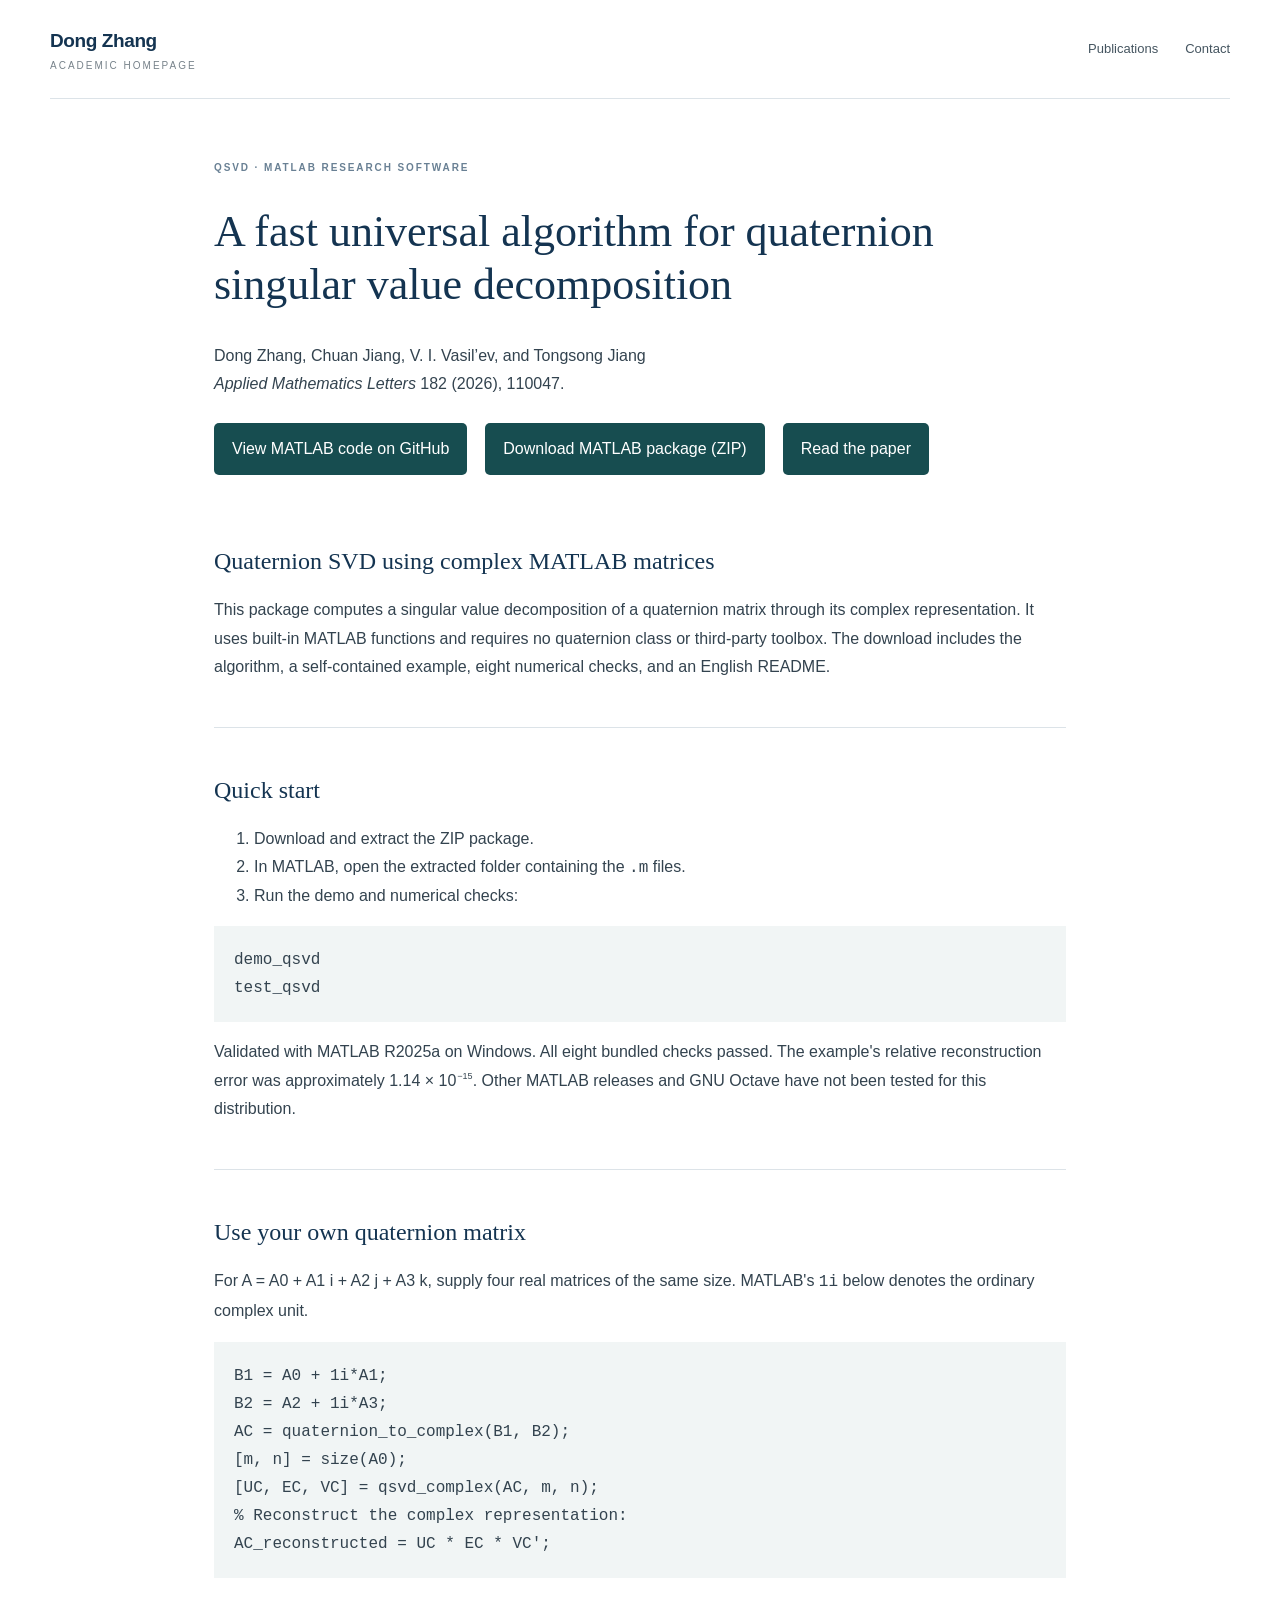
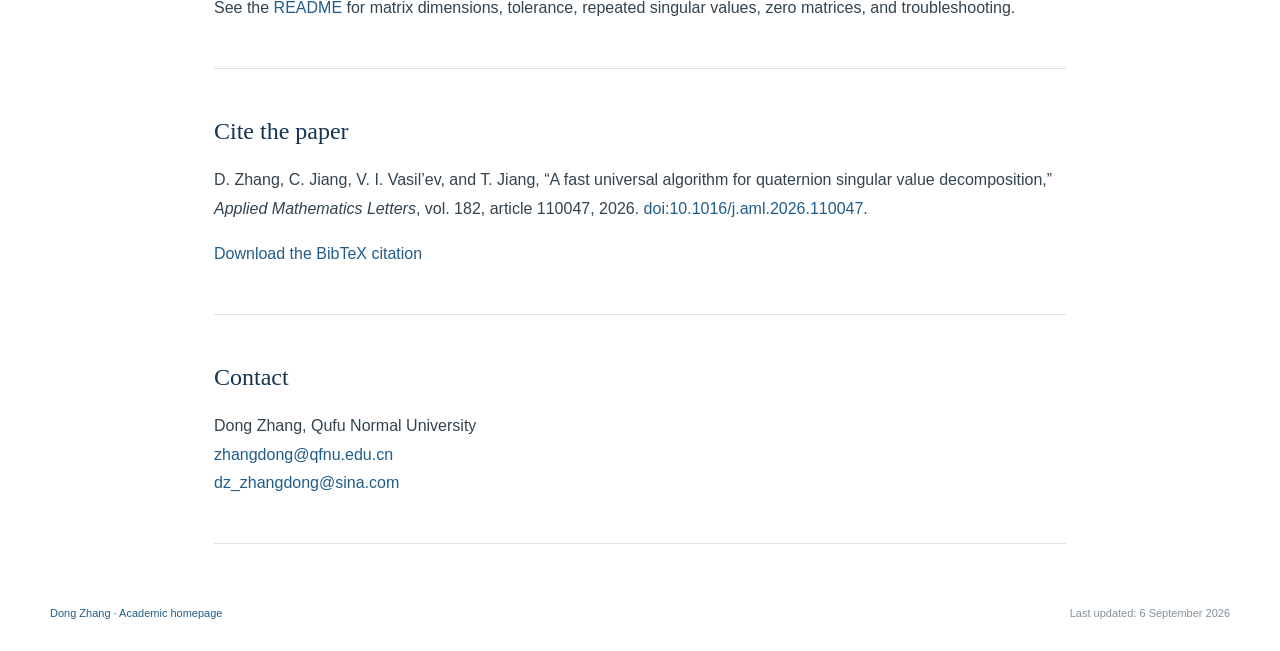
==== qsvd/index.html @ 35055b68 "Add QSVD project page and Google ownership verification" ====
<!doctype html>
<html lang="en"><head><meta charset="utf-8"><meta name="viewport" content="width=device-width,initial-scale=1"><title>A fast universal algorithm for quaternion singular value decomposition | MATLAB QSVD code</title><meta name="description" content="MATLAB code for A fast universal algorithm for quaternion singular value decomposition by Dong Zhang and coauthors. Download QSVD, run the demo, and cite the paper."><link rel="canonical" href="https://zhangdong1107.github.io/qsvd/"><meta name="robots" content="index,follow"><link rel="stylesheet" href="/styles.css"><style>main.algorithm{max-width:900px;margin:60px auto;padding:0 24px}.algorithm h1{font-size:clamp(28px,5vw,44px);line-height:1.2}.algorithm section{padding:28px 0}.algorithm pre{padding:20px;background:#f1f5f5;overflow:auto}.actions{display:flex;gap:18px;flex-wrap:wrap;margin:24px 0}.actions a{padding:12px 18px;background:#174d50;color:white;border-radius:5px}.algorithm p{line-height:1.8}</style></head><body><header class="site-header"><a class="wordmark" href="/">Dong Zhang<span>Academic homepage</span></a><nav><a href="/#publications">Publications</a><a href="/#contact">Contact</a></nav></header><main class="algorithm"><p class="eyebrow">QSVD · MATLAB research software</p><h1>A fast universal algorithm for quaternion singular value decomposition</h1><p>Dong Zhang, Chuan Jiang, V. I. Vasil’ev, and Tongsong Jiang<br><em>Applied Mathematics Letters</em> 182 (2026), 110047.</p><div class="actions"><a href="https://github.com/zhangdong1107/QSVD">View MATLAB code on GitHub</a><a href="/downloads/qsvd-aml-matlab.zip">Download MATLAB package (ZIP)</a><a href="https://doi.org/10.1016/j.aml.2026.110047">Read the paper</a></div><section><h2>Quaternion SVD using complex MATLAB matrices</h2><p>This package computes a singular value decomposition of a quaternion matrix through its complex representation. It uses built-in MATLAB functions and requires no quaternion class or third-party toolbox. The download includes the algorithm, a self-contained example, eight numerical checks, and an English README.</p></section><section><h2>Quick start</h2><ol><li>Download and extract the ZIP package.</li><li>In MATLAB, open the extracted folder containing the <code>.m</code> files.</li><li>Run the demo and numerical checks:</li></ol><pre><code>demo_qsvd
test_qsvd</code></pre><p>Validated with MATLAB R2025a on Windows. All eight bundled checks passed. The example's relative reconstruction error was approximately 1.14 × 10<sup>−15</sup>. Other MATLAB releases and GNU Octave have not been tested for this distribution.</p></section><section><h2>Use your own quaternion matrix</h2><p>For A = A0 + A1 i + A2 j + A3 k, supply four real matrices of the same size. MATLAB's <code>1i</code> below denotes the ordinary complex unit.</p><pre><code>B1 = A0 + 1i*A1;
B2 = A2 + 1i*A3;
AC = quaternion_to_complex(B1, B2);
[m, n] = size(A0);
[UC, EC, VC] = qsvd_complex(AC, m, n);
% Reconstruct the complex representation:
AC_reconstructed = UC * EC * VC';</code></pre><p>See the <a href="https://github.com/zhangdong1107/QSVD#readme">README</a> for matrix dimensions, tolerance, repeated singular values, zero matrices, and troubleshooting.</p></section><section><h2>Cite the paper</h2><p>D. Zhang, C. Jiang, V. I. Vasil’ev, and T. Jiang, “A fast universal algorithm for quaternion singular value decomposition,” <em>Applied Mathematics Letters</em>, vol. 182, article 110047, 2026. <a href="https://doi.org/10.1016/j.aml.2026.110047">doi:10.1016/j.aml.2026.110047</a>.</p><p><a href="https://github.com/zhangdong1107/QSVD/blob/main/CITATION.bib">Download the BibTeX citation</a></p></section><section><h2>Contact</h2><p>Dong Zhang, Qufu Normal University<br><a href="mailto:zhangdong@qfnu.edu.cn">zhangdong@qfnu.edu.cn</a><br><a href="mailto:dz_zhangdong@sina.com">dz_zhangdong@sina.com</a></p></section></main><footer><a href="/">Dong Zhang · Academic homepage</a><span>Last updated: <time datetime="2026-09-06">6 September 2026</time></span></footer></body></html>
---- styles.css ----
:root{--background:#fff;--foreground:#253746;--card:#fff;--card-foreground:#253746;--popover:#fff;--popover-foreground:#253746;--primary:#143451;--primary-foreground:#fff;--secondary:#f1f5f8;--secondary-foreground:#143451;--muted:#f1f5f8;--muted-foreground:#62717c;--accent:#eaf1f7;--accent-foreground:#143451;--destructive:#b42318;--border:#dce3e8;--input:#dce3e8;--ring:#326a94;--radius:0.4rem;color-scheme:light}
*{box-sizing:border-box}html{scroll-behavior:smooth;scroll-padding-top:32px}body{margin:0;background:#fff;color:#33434f;font:16px/1.75 Arial,Helvetica,sans-serif;-webkit-font-smoothing:antialiased}a{color:#205d88;text-decoration:none}a:hover{text-decoration:underline;text-underline-offset:4px}a:focus-visible{outline:2px solid #326a94;outline-offset:5px}p{margin:0 0 17px}h1,h2,h3{color:#143451}h1,h2{font-family:Georgia,"Times New Roman",serif;font-weight:400;line-height:1.2}h3{font-size:16px;line-height:1.5;margin:0 0 6px;font-weight:600}.site-header{max-width:1180px;margin:auto;min-height:99px;border-bottom:1px solid #dce3e8;display:flex;align-items:center;justify-content:space-between;gap:28px}.wordmark{color:#143451;font-size:19px;font-weight:700;letter-spacing:-.4px}.wordmark span{display:block;font-size:10px;font-weight:400;text-transform:uppercase;letter-spacing:2px;color:#78838b}.site-header nav{display:flex;gap:27px;font-size:13px}.site-header nav a{color:#455560}.page-shell{max-width:1180px;margin:64px auto 0;display:grid;grid-template-columns:247px minmax(0,1fr);gap:83px}.profile{align-self:start;position:sticky;top:32px}.monogram{width:84px;height:84px;border:1px solid #c9d6df;display:flex;justify-content:center;align-items:center;position:relative;font-family:Georgia,serif;font-size:35px;letter-spacing:-3px;color:#143451;background:#f6f8fa;margin-bottom:27px}.monogram span{font:10px Arial;position:absolute;right:-5px;bottom:9px;background:white;padding:2px;color:#7794a9}.profile h1{font-size:40px;letter-spacing:-1.3px;margin:0 0 4px}.chinese-name{font-size:17px;color:#7b8790;letter-spacing:5px;margin-bottom:25px}.role{font-size:12px;color:#205d88;margin-bottom:17px}.affiliation{font-size:14px;line-height:1.8}.affiliation strong{font-weight:600}.profile-links{display:flex;flex-direction:column;gap:7px;margin-top:26px;font-size:13px}.location{font-size:12px;color:#7a858e;margin-top:28px}main{min-width:0}section{padding:39px 0 42px;border-bottom:1px solid #dce3e8;scroll-margin-top:25px}.intro{padding-top:0;padding-bottom:44px}.eyebrow{font-size:10px;font-weight:600;letter-spacing:1.9px;text-transform:uppercase;color:#698094;margin-bottom:17px}.intro h2{font-size:43px;letter-spacing:-1px;margin:0 0 23px}.intro p:not(.eyebrow){font-size:17px;line-height:1.85}.text-link{display:inline-flex;gap:25px;font-size:13px;font-weight:600;margin-top:5px}.section-heading{display:flex;align-items:center;gap:14px;margin-bottom:24px}.section-number{font-size:11px;color:#7d93a4;letter-spacing:1px}.section-heading h2{font-size:29px;margin:0}.research-grid{display:grid;grid-template-columns:1fr 1fr;gap:25px 36px}.research-grid p{font-size:14px;color:#697680;margin:0;line-height:1.7}.timeline>div{display:grid;grid-template-columns:160px 1fr;gap:20px;padding:4px 0 23px}.date{font-size:12px;color:#71818c;padding-top:3px}.timeline p:not(.date){font-size:14px;margin:0}.support{border-left:2px solid #afc5d5;padding:3px 0 3px 20px;margin-top:5px}.support h3{font-size:14px}.support p{font-size:13px;line-height:1.8;color:#62717c;margin:0}.count{font-size:10px;text-transform:uppercase;letter-spacing:1.4px;color:#728593;margin-left:auto}.section-note{font-size:12px;color:#73808a;line-height:1.7}.year-nav{display:flex;flex-wrap:wrap;gap:10px 20px;font-size:12px;border-bottom:1px solid #e8edf0;padding:1px 0 20px}.publication-year{scroll-margin-top:30px}.publication-year>h3{font:25px Georgia,serif;margin:31px 0 18px;display:flex;align-items:center;gap:15px}.publication-year>h3 span{font:10px Arial,sans-serif;color:#778895;text-transform:uppercase;letter-spacing:.7px}.publication-year ol{list-style:none;counter-reset:papers;margin:0;padding:0}.publication-year li{position:relative;margin-bottom:26px;padding-left:25px;counter-increment:papers}.publication-year li:before{content:counter(papers,decimal-leading-zero);position:absolute;left:0;top:3px;font-size:10px;color:#9aa8b2}.paper-title{font-size:16px;font-weight:600;line-height:1.55;display:block;color:#1d547c;margin-bottom:6px}.paper-title span{font-size:12px;white-space:nowrap;color:#8aa2b4}.authors{font-size:12px;line-height:1.8;margin:0 0 2px;color:#63717c}.authors strong{color:#263e50;font-weight:600}sup{font-size:9px;margin-left:1px}.citation{font-size:12px;margin:0;color:#61727e}.citation strong{font-weight:600}.online-date{font-size:11px;color:#718592;margin:2px 0 0}.doi{font-size:10px;color:#7a8e9d;overflow-wrap:anywhere}.contact-grid{display:grid;grid-template-columns:1fr 1.25fr;gap:30px;margin-top:25px}.contact-grid h3{font-size:10px;letter-spacing:1.3px;text-transform:uppercase;color:#7c8d99}.contact-grid p,.contact-grid a{font-size:13px}.contact-grid p{margin:0}footer{max-width:1180px;margin:40px auto 30px;display:flex;gap:30px;justify-content:space-between;font-size:11px;color:#84909a}.skip-link{position:absolute;top:-100px;left:20px;background:white;padding:12px;z-index:10}.skip-link:focus{top:10px}
@media(max-width:1250px){.site-header,.page-shell,footer{margin-left:40px;margin-right:40px}.page-shell{gap:50px;grid-template-columns:220px minmax(0,1fr)}}
@media(max-width:800px){.site-header{padding:20px 0;align-items:start;flex-direction:column;gap:17px}.site-header nav{gap:20px;flex-wrap:wrap}.page-shell{grid-template-columns:1fr;margin-top:35px;gap:32px}.profile{position:static;display:grid;grid-template-columns:85px 1fr;column-gap:23px;border-bottom:1px solid #dce3e8;padding-bottom:26px}.monogram{grid-row:1/5;margin:0}.profile h1{font-size:34px}.chinese-name{margin:0}.role{margin:5px 0 0}.affiliation{grid-column:2;font-size:13px;margin:8px 0}.affiliation br{display:none}.affiliation strong{display:block}.profile-links{grid-column:1/-1;flex-direction:row;flex-wrap:wrap;gap:8px 20px;margin-top:20px}.location{grid-column:1/-1;margin:13px 0 0}.intro h2{font-size:36px}.intro p:not(.eyebrow){font-size:16px}footer{flex-wrap:wrap;gap:10px 20px}}
@media(max-width:480px){.site-header,.page-shell,footer{margin-left:23px;margin-right:23px}.site-header nav{font-size:12px;gap:15px}.research-grid,.contact-grid{grid-template-columns:1fr;gap:22px}.timeline>div{grid-template-columns:1fr;gap:3px}.date{margin:0}.section-heading h2{font-size:25px}.count{font-size:9px}.publication-year>h3{align-items:start;flex-direction:column;gap:7px}.profile-links{font-size:12px}.eyebrow{font-size:9px;letter-spacing:1.2px}}
@media(prefers-reduced-motion:reduce){html{scroll-behavior:auto}}@media print{.site-header nav,.monogram,.year-nav,.text-link,footer a{display:none}.profile{position:static}.page-shell{display:block;margin:20px}.profile{margin-bottom:25px}.publication-year li{break-inside:avoid}body{font-size:12px}a{color:inherit}}
.profile-portrait{display:block;width:186px;height:auto;aspect-ratio:4/5;object-fit:cover;object-position:center;max-width:100%;border:1px solid #dce3e8;margin-bottom:25px;border-radius:3px}.qsvd-shortcut{display:inline-flex;gap:17px;margin:9px 0 0 28px;font-size:13px;font-weight:600}.contact-grid a{display:block;overflow-wrap:anywhere}.publication-year .featured-paper{background:#f0f5f9;border:1px solid #c4d5e2;border-left:3px solid #245d86;padding:21px 23px;margin:0 0 29px;scroll-margin-top:25px}.publication-year .featured-paper:before{display:none}.code-label{display:block;font-size:10px;font-weight:700;letter-spacing:1.25px;text-transform:uppercase;color:#245d86;margin-bottom:9px}.paper-software{display:flex;align-items:center;gap:13px;flex-wrap:wrap;margin-top:15px}.download-button{display:inline-flex;align-items:center;gap:8px;background:#143451;color:white;padding:8px 14px;border-radius:3px;font-size:12px;font-weight:600}.download-button:hover{background:#245d86;text-decoration:none}.paper-software>span{font-size:10px;color:#718593}.download-button:focus-visible{outline-offset:3px}@media(max-width:800px){.profile{grid-template-columns:105px minmax(0,1fr)}.profile-portrait{grid-row:1/6;width:105px;margin:0}.profile-links{grid-column:1/-1}.profile .affiliation{grid-column:2}}@media(max-width:480px){.qsvd-shortcut{margin:12px 0 0;display:flex;width:max-content}.publication-year .featured-paper{padding:17px}.paper-software{gap:9px}}@media print{.profile-portrait{width:100px}.download-button{background:transparent;color:#143451;border:1px solid #c4d5e2}}
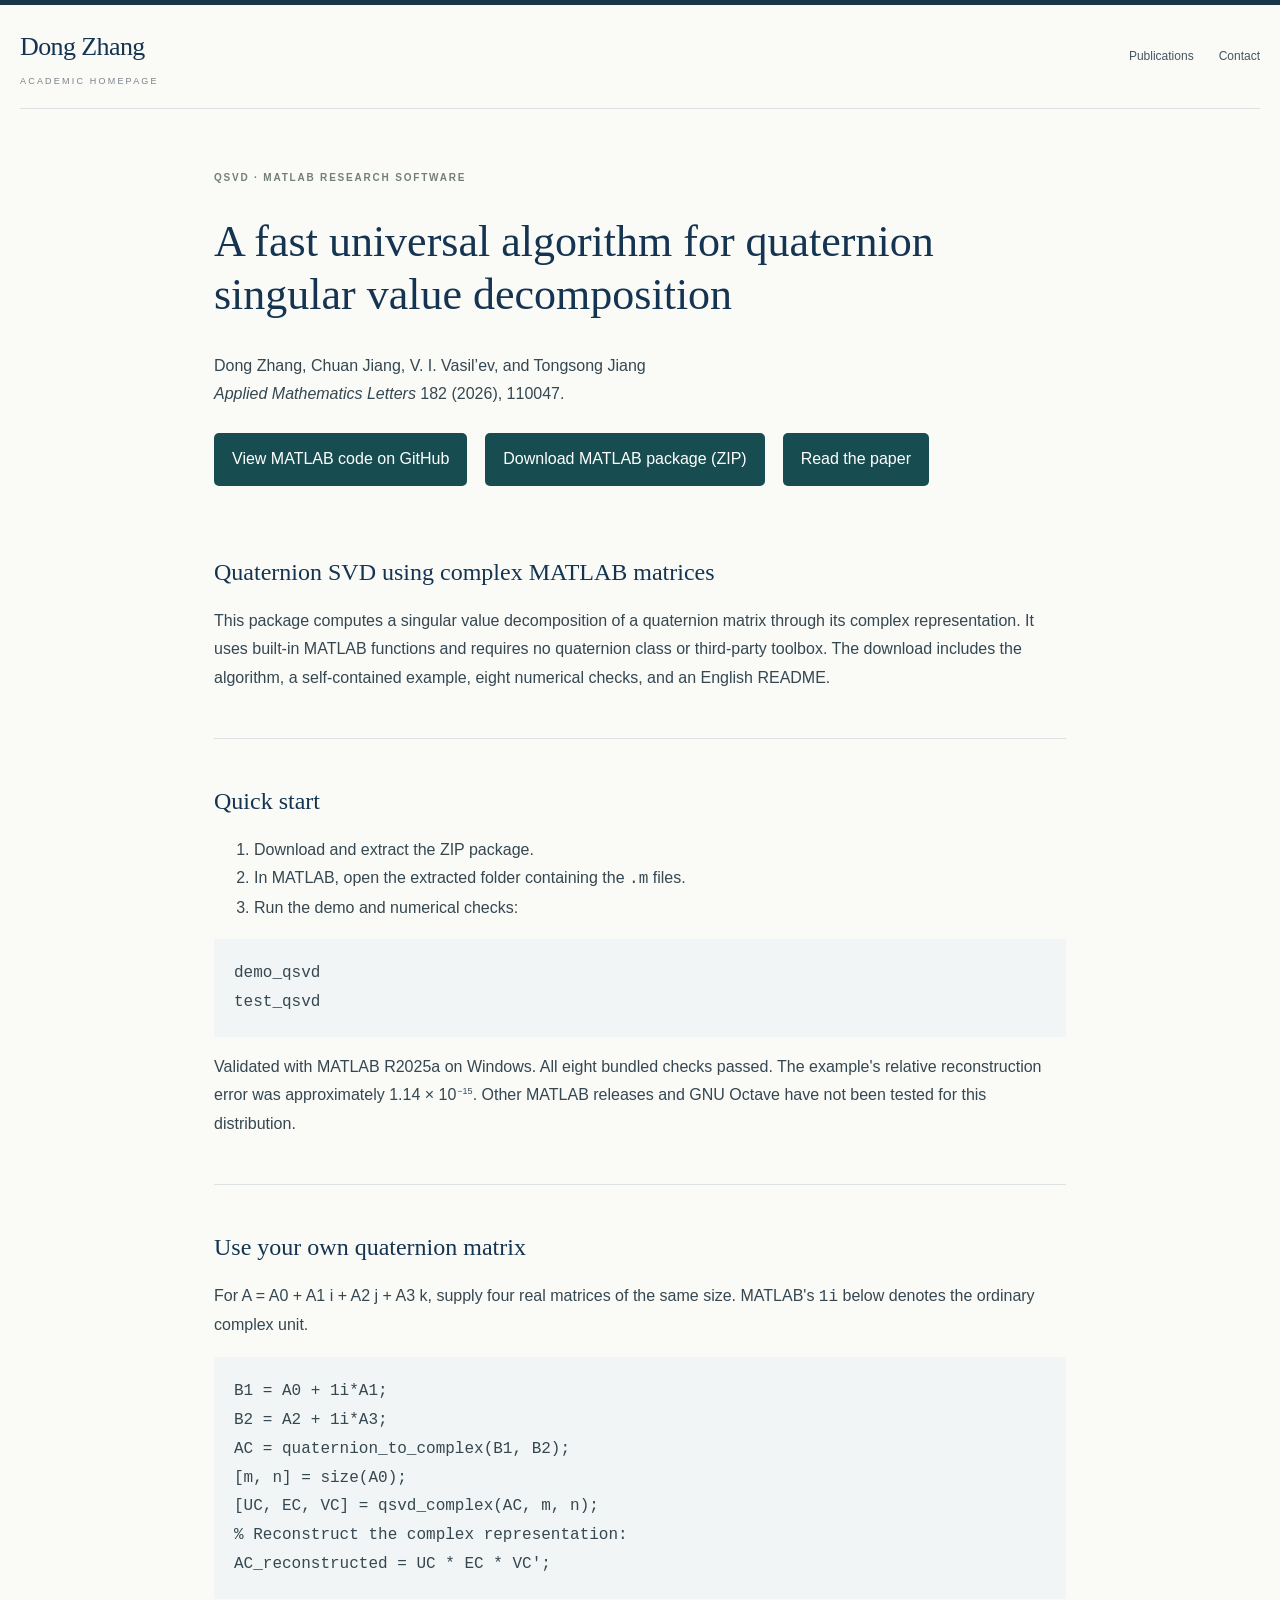
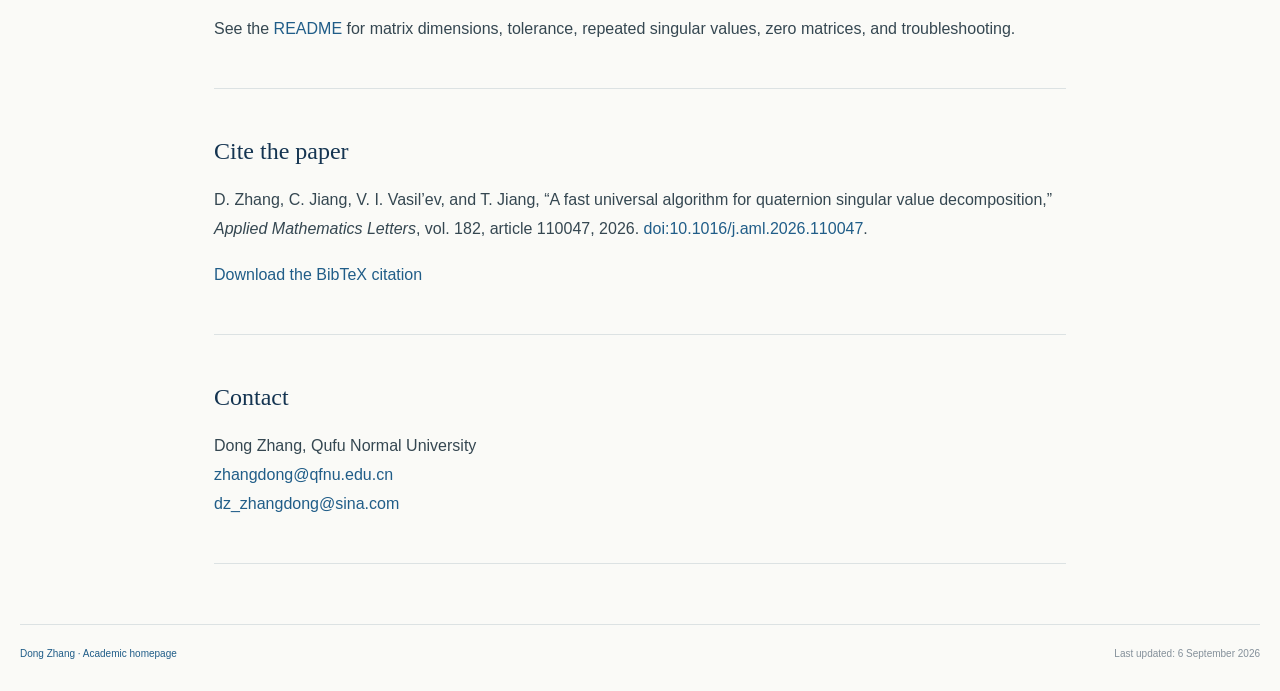
==== commit 4fa833dc: "Enable GoatCounter pageviews and QSVD click analytics" ====
--- a/qsvd/index.html
+++ b/qsvd/index.html
@@ -1,5 +1,5 @@
 <!doctype html>
-<html lang="en"><head><meta charset="utf-8"><meta name="viewport" content="width=device-width,initial-scale=1"><title>A fast universal algorithm for quaternion singular value decomposition | MATLAB QSVD code</title><meta name="description" content="MATLAB code for A fast universal algorithm for quaternion singular value decomposition by Dong Zhang and coauthors. Download QSVD, run the demo, and cite the paper."><link rel="canonical" href="https://zhangdong1107.github.io/qsvd/"><meta name="robots" content="index,follow"><link rel="stylesheet" href="/styles.css"><style>main.algorithm{max-width:900px;margin:60px auto;padding:0 24px}.algorithm h1{font-size:clamp(28px,5vw,44px);line-height:1.2}.algorithm section{padding:28px 0}.algorithm pre{padding:20px;background:#f1f5f5;overflow:auto}.actions{display:flex;gap:18px;flex-wrap:wrap;margin:24px 0}.actions a{padding:12px 18px;background:#174d50;color:white;border-radius:5px}.algorithm p{line-height:1.8}</style></head><body><header class="site-header"><a class="wordmark" href="/">Dong Zhang<span>Academic homepage</span></a><nav><a href="/#publications">Publications</a><a href="/#contact">Contact</a></nav></header><main class="algorithm"><p class="eyebrow">QSVD · MATLAB research software</p><h1>A fast universal algorithm for quaternion singular value decomposition</h1><p>Dong Zhang, Chuan Jiang, V. I. Vasil’ev, and Tongsong Jiang<br><em>Applied Mathematics Letters</em> 182 (2026), 110047.</p><div class="actions"><a href="https://github.com/zhangdong1107/QSVD">View MATLAB code on GitHub</a><a href="/downloads/qsvd-aml-matlab.zip">Download MATLAB package (ZIP)</a><a href="https://doi.org/10.1016/j.aml.2026.110047">Read the paper</a></div><section><h2>Quaternion SVD using complex MATLAB matrices</h2><p>This package computes a singular value decomposition of a quaternion matrix through its complex representation. It uses built-in MATLAB functions and requires no quaternion class or third-party toolbox. The download includes the algorithm, a self-contained example, eight numerical checks, and an English README.</p></section><section><h2>Quick start</h2><ol><li>Download and extract the ZIP package.</li><li>In MATLAB, open the extracted folder containing the <code>.m</code> files.</li><li>Run the demo and numerical checks:</li></ol><pre><code>demo_qsvd
+<html lang="en"><head><meta charset="utf-8"><meta name="viewport" content="width=device-width,initial-scale=1"><title>A fast universal algorithm for quaternion singular value decomposition | MATLAB QSVD code</title><meta name="description" content="MATLAB code for A fast universal algorithm for quaternion singular value decomposition by Dong Zhang and coauthors. Download QSVD, run the demo, and cite the paper."><link rel="canonical" href="https://zhangdong1107.github.io/qsvd/"><meta name="robots" content="index,follow"><link rel="stylesheet" href="/styles.css"><style>main.algorithm{max-width:900px;margin:60px auto;padding:0 24px}.algorithm h1{font-size:clamp(28px,5vw,44px);line-height:1.2}.algorithm section{padding:28px 0}.algorithm pre{padding:20px;background:#f1f5f5;overflow:auto}.actions{display:flex;gap:18px;flex-wrap:wrap;margin:24px 0}.actions a{padding:12px 18px;background:#174d50;color:white;border-radius:5px}.algorithm p{line-height:1.8}</style><script data-goatcounter="https://zhangdong1107.goatcounter.com/count" async src="https://gc.zgo.at/count.js"></script></head><body><header class="site-header"><a class="wordmark" href="/">Dong Zhang<span>Academic homepage</span></a><nav><a href="/#publications">Publications</a><a href="/#contact">Contact</a></nav></header><main class="algorithm"><p class="eyebrow">QSVD · MATLAB research software</p><h1>A fast universal algorithm for quaternion singular value decomposition</h1><p>Dong Zhang, Chuan Jiang, V. I. Vasil’ev, and Tongsong Jiang<br><em>Applied Mathematics Letters</em> 182 (2026), 110047.</p><div class="actions"><a href="https://github.com/zhangdong1107/QSVD" data-goatcounter-click="qsvd-github" data-goatcounter-title="QSVD GitHub repository click">View MATLAB code on GitHub</a><a href="/downloads/qsvd-aml-matlab.zip" data-goatcounter-click="qsvd-download" data-goatcounter-title="QSVD MATLAB package download click">Download MATLAB package (ZIP)</a><a href="https://doi.org/10.1016/j.aml.2026.110047">Read the paper</a></div><section><h2>Quaternion SVD using complex MATLAB matrices</h2><p>This package computes a singular value decomposition of a quaternion matrix through its complex representation. It uses built-in MATLAB functions and requires no quaternion class or third-party toolbox. The download includes the algorithm, a self-contained example, eight numerical checks, and an English README.</p></section><section><h2>Quick start</h2><ol><li>Download and extract the ZIP package.</li><li>In MATLAB, open the extracted folder containing the <code>.m</code> files.</li><li>Run the demo and numerical checks:</li></ol><pre><code>demo_qsvd
 test_qsvd</code></pre><p>Validated with MATLAB R2025a on Windows. All eight bundled checks passed. The example's relative reconstruction error was approximately 1.14 × 10<sup>−15</sup>. Other MATLAB releases and GNU Octave have not been tested for this distribution.</p></section><section><h2>Use your own quaternion matrix</h2><p>For A = A0 + A1 i + A2 j + A3 k, supply four real matrices of the same size. MATLAB's <code>1i</code> below denotes the ordinary complex unit.</p><pre><code>B1 = A0 + 1i*A1;
 B2 = A2 + 1i*A3;
 AC = quaternion_to_complex(B1, B2);
--- a/styles.css
+++ b/styles.css
@@ -8,3 +8,23 @@
 @media(max-width:480px){.site-header,.page-shell,footer{margin-left:23px;margin-right:23px}.site-header nav{font-size:12px;gap:15px}.research-grid,.contact-grid{grid-template-columns:1fr;gap:22px}.timeline>div{grid-template-columns:1fr;gap:3px}.date{margin:0}.section-heading h2{font-size:25px}.count{font-size:9px}.publication-year>h3{align-items:start;flex-direction:column;gap:7px}.profile-links{font-size:12px}.eyebrow{font-size:9px;letter-spacing:1.2px}}
 @media(prefers-reduced-motion:reduce){html{scroll-behavior:auto}}@media print{.site-header nav,.monogram,.year-nav,.text-link,footer a{display:none}.profile{position:static}.page-shell{display:block;margin:20px}.profile{margin-bottom:25px}.publication-year li{break-inside:avoid}body{font-size:12px}a{color:inherit}}
 .profile-portrait{display:block;width:186px;height:auto;aspect-ratio:4/5;object-fit:cover;object-position:center;max-width:100%;border:1px solid #dce3e8;margin-bottom:25px;border-radius:3px}.qsvd-shortcut{display:inline-flex;gap:17px;margin:9px 0 0 28px;font-size:13px;font-weight:600}.contact-grid a{display:block;overflow-wrap:anywhere}.publication-year .featured-paper{background:#f0f5f9;border:1px solid #c4d5e2;border-left:3px solid #245d86;padding:21px 23px;margin:0 0 29px;scroll-margin-top:25px}.publication-year .featured-paper:before{display:none}.code-label{display:block;font-size:10px;font-weight:700;letter-spacing:1.25px;text-transform:uppercase;color:#245d86;margin-bottom:9px}.paper-software{display:flex;align-items:center;gap:13px;flex-wrap:wrap;margin-top:15px}.download-button{display:inline-flex;align-items:center;gap:8px;background:#143451;color:white;padding:8px 14px;border-radius:3px;font-size:12px;font-weight:600}.download-button:hover{background:#245d86;text-decoration:none}.paper-software>span{font-size:10px;color:#718593}.download-button:focus-visible{outline-offset:3px}@media(max-width:800px){.profile{grid-template-columns:105px minmax(0,1fr)}.profile-portrait{grid-row:1/6;width:105px;margin:0}.profile-links{grid-column:1/-1}.profile .affiliation{grid-column:2}}@media(max-width:480px){.qsvd-shortcut{margin:12px 0 0;display:flex;width:max-content}.publication-year .featured-paper{padding:17px}.paper-software{gap:9px}}@media print{.profile-portrait{width:100px}.download-button{background:transparent;color:#143451;border:1px solid #c4d5e2}}
+
+/* Academic editorial layout */
+:root{--ink:#18354a;--muted-ink:#596b75;--rule:#dce2e3;--paper:#fafaf7}
+body{background:var(--paper);color:#354751;font-family:Arial,Helvetica,sans-serif;font-size:16px;line-height:1.8;border-top:5px solid var(--ink)}
+.site-header{max-width:1240px;min-height:104px;border-color:var(--rule)}
+.wordmark{font-family:Georgia,'Times New Roman',serif;font-size:26px;font-weight:400;letter-spacing:-.6px}.wordmark span{font-family:Arial,sans-serif;font-size:9px;letter-spacing:2.2px;margin-top:3px}
+.site-header nav{gap:25px;font-size:12px}.site-header nav a{padding:8px 0}.site-header nav a:hover{color:#18354a}
+.page-shell{max-width:1240px;grid-template-columns:240px minmax(0,1fr);gap:82px;margin-top:62px}.profile{top:28px;padding-right:28px;border-right:1px solid var(--rule)}
+.profile-portrait{width:172px;aspect-ratio:4/5;border:0;border-radius:2px;margin-bottom:25px;box-shadow:0 5px 20px #18354a0b}.profile h1{font-size:39px}.chinese-name{font-size:16px;letter-spacing:4px;margin-bottom:19px}.role{line-height:1.7;font-size:12px;color:#486778}.affiliation{font-size:13px}.profile-links{font-size:12px;gap:8px;margin-top:22px}.profile-links a{overflow-wrap:anywhere}.location{font-size:11px}
+.intro{padding-bottom:36px;border-bottom:0}.eyebrow{color:#728077;font-size:10px;letter-spacing:1.8px}.intro h2{font-size:clamp(32px,3.3vw,46px);line-height:1.2;letter-spacing:-1.2px;margin-bottom:25px}.intro-accent{color:#697e82}.intro p:not(.eyebrow){font-size:16px;line-height:1.85;max-width:740px}.text-link,.qsvd-shortcut{font-size:12px}.qsvd-shortcut{margin-left:25px}
+section{padding:40px 0;border-color:var(--rule)}.section-heading{gap:15px;margin-bottom:25px}.section-heading h2{font-size:31px;letter-spacing:-.5px}.section-number{color:#9a8666;font-size:10px}.count{font-size:10px}.research-grid{gap:24px 38px}.research-grid>div{padding-left:16px;border-left:2px solid #d6ddd9}.research-grid h3{font-size:14px}.research-grid p{font-size:13px;line-height:1.8}
+.software-feature{display:flex;gap:28px;justify-content:space-between;align-items:center;padding:27px 30px;background:#edf1ee;border:1px solid #d8e0da;border-left:3px solid #738879;margin:2px 0 3px}.software-feature .eyebrow{font-size:9px;margin:0 0 8px}.software-feature h2{font-size:31px;margin:0 0 9px}.software-feature h2 span{font:10px Arial,sans-serif;letter-spacing:1px;color:#61786b}.software-feature p{font-size:14px;line-height:1.65;margin:0;max-width:430px}.software-feature .software-meta{font-size:10px;margin-top:11px;color:#6b7b74}.software-actions{display:flex;flex-direction:column;gap:12px;flex-shrink:0}.software-actions>a:not(.download-button){font-size:11px}.download-button{padding:10px 15px;background:#244b50;border-radius:2px;font-size:11px}.download-button:hover{background:#183b40}
+.timeline>div{grid-template-columns:145px 1fr;padding-bottom:25px}.support{border:0;border-top:1px solid var(--rule);padding:26px 0 0;margin-top:3px}.support>h3{font-family:Georgia,serif;font-weight:400;font-size:25px;margin-bottom:23px}.support h4{font-size:10px;text-transform:uppercase;letter-spacing:1.5px;color:#6f7d76;margin:25px 0 10px}.funding-list{padding:0;margin:0;list-style:none}.funding-list li{padding:12px 0;border-bottom:1px dotted #d7dedb}.support p{font-size:13px;line-height:1.8;color:#4c606a}.funding-list strong{font-size:11px;letter-spacing:.3px;color:#244b50}.funding-list em{font-style:normal;font-size:11px;color:#7b827c}
+.section-note{font-size:12px;line-height:1.8}.year-nav{display:flex;flex-wrap:wrap;gap:8px;margin-bottom:32px}.year-nav a{font-size:11px;padding:4px 10px;border:1px solid #d9dfdc;border-radius:2px;background:#fff}.year-nav a:hover{background:#e9efeb;text-decoration:none}.publication-year>h3{font-family:Georgia,serif;font-size:25px;color:#8c7a61;border-bottom:1px solid #e1e5e0;padding-bottom:9px;margin-top:28px}.publication-year>h3 span{font-family:Arial,sans-serif;font-size:10px;color:#7e888c}.paper-title{font-family:Georgia,'Times New Roman',serif;font-size:18px;line-height:1.5;color:#183f59}.authors{font-size:12px!important;line-height:1.8}.citation{font-size:12px!important}.doi,.online-date{font-size:10px!important}.publication-year li{margin-bottom:25px}.publication-year .featured-paper{background:#f0f4f2;border-color:#d0dcd5;border-left-color:#597666;padding:23px;margin-bottom:29px}.code-label{font-size:9px;color:#4c705c}.contact-grid{background:#f0f3ef;padding:24px;gap:25px}.contact-grid h3{font-size:12px}.contact-grid a,.contact-grid p{font-size:12px}
+footer{max-width:1240px;border-top:1px solid var(--rule);padding-top:20px;margin-top:45px;font-size:10px}
+@media(min-width:1450px){.page-shell{gap:95px;grid-template-columns:250px minmax(0,1fr)}}
+@media(max-width:1100px){.page-shell{gap:42px;grid-template-columns:210px minmax(0,1fr)}.profile{padding-right:22px}.software-feature{align-items:flex-start;flex-direction:column;gap:19px}.software-actions{flex-direction:row;align-items:center;flex-wrap:wrap}.intro h2{font-size:35px}}
+@media(max-width:800px){.site-header{min-height:0;padding:20px 0;gap:12px}.site-header nav{gap:18px}.page-shell{display:block;margin-top:30px}.profile{position:static;border-right:0;padding-right:0;grid-template-columns:110px minmax(0,1fr);column-gap:24px;margin-bottom:34px}.profile-portrait{width:110px;grid-row:1/6}.profile h1{font-size:34px}.profile .chinese-name{margin:0}.profile .role{margin:5px 0}.profile .affiliation{margin:4px 0}.profile-links{margin-top:16px}.intro h2{font-size:36px}.software-feature{padding:23px}.contact-grid{padding:20px}footer{gap:12px 22px}}
+@media(max-width:480px){.site-header,.page-shell,footer{margin-left:21px;margin-right:21px}.site-header nav{gap:13px;font-size:11px}.wordmark{font-size:23px}.profile{column-gap:19px;grid-template-columns:94px minmax(0,1fr)}.profile-portrait{width:94px}.profile h1{font-size:31px}.profile-links{font-size:11px}.intro h2{font-size:30px;letter-spacing:-.7px}.intro p:not(.eyebrow){font-size:14px}.qsvd-shortcut{margin-left:0}.research-grid{gap:20px}.section-heading h2{font-size:27px}.software-feature{padding:20px}.software-actions{gap:12px}.paper-title{font-size:17px}.support p{font-size:12px}.timeline>div{grid-template-columns:1fr}.publication-year .featured-paper{padding:18px}.count{letter-spacing:.7px;font-size:9px}}
+@media print{body{background:#fff;border:0}.profile{border:0;position:static}.software-feature{background:none;break-inside:avoid}.page-shell{display:block}.site-header,.software-actions{display:none}.funding-list li{break-inside:avoid}}
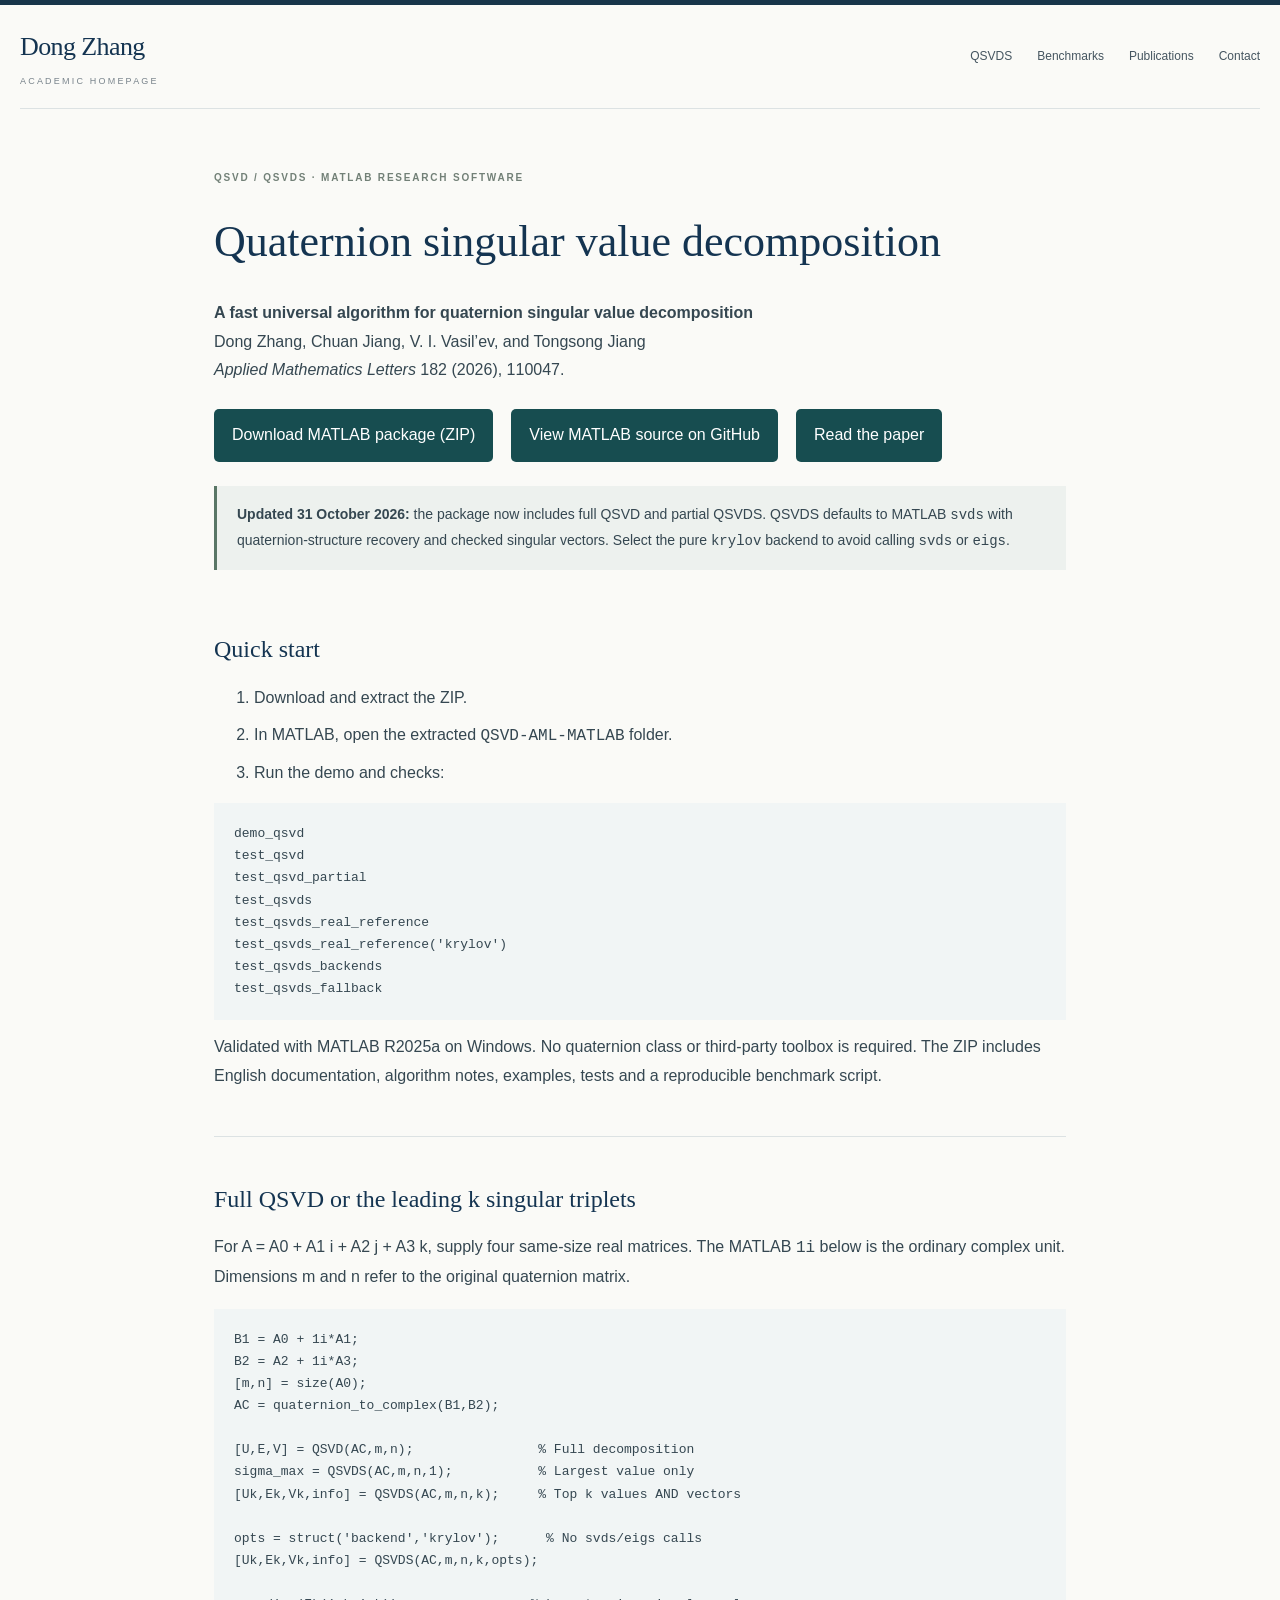
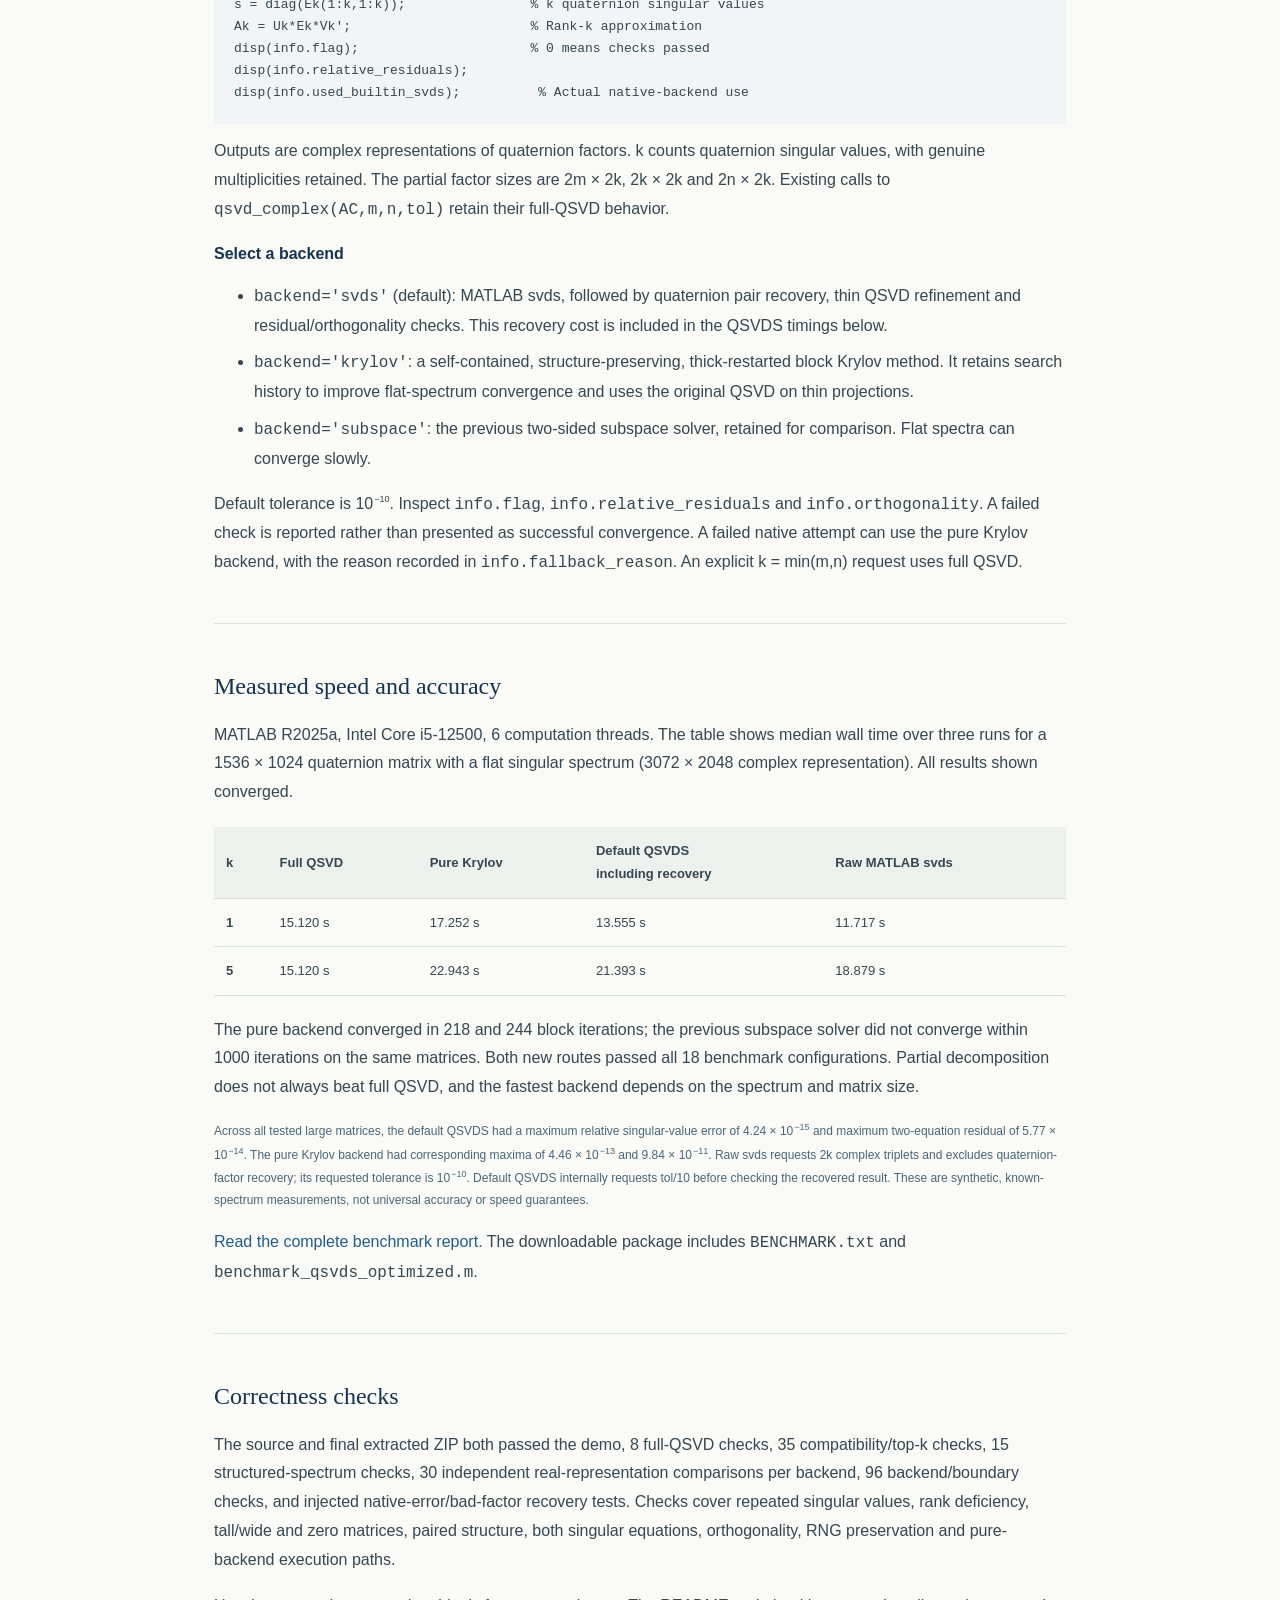
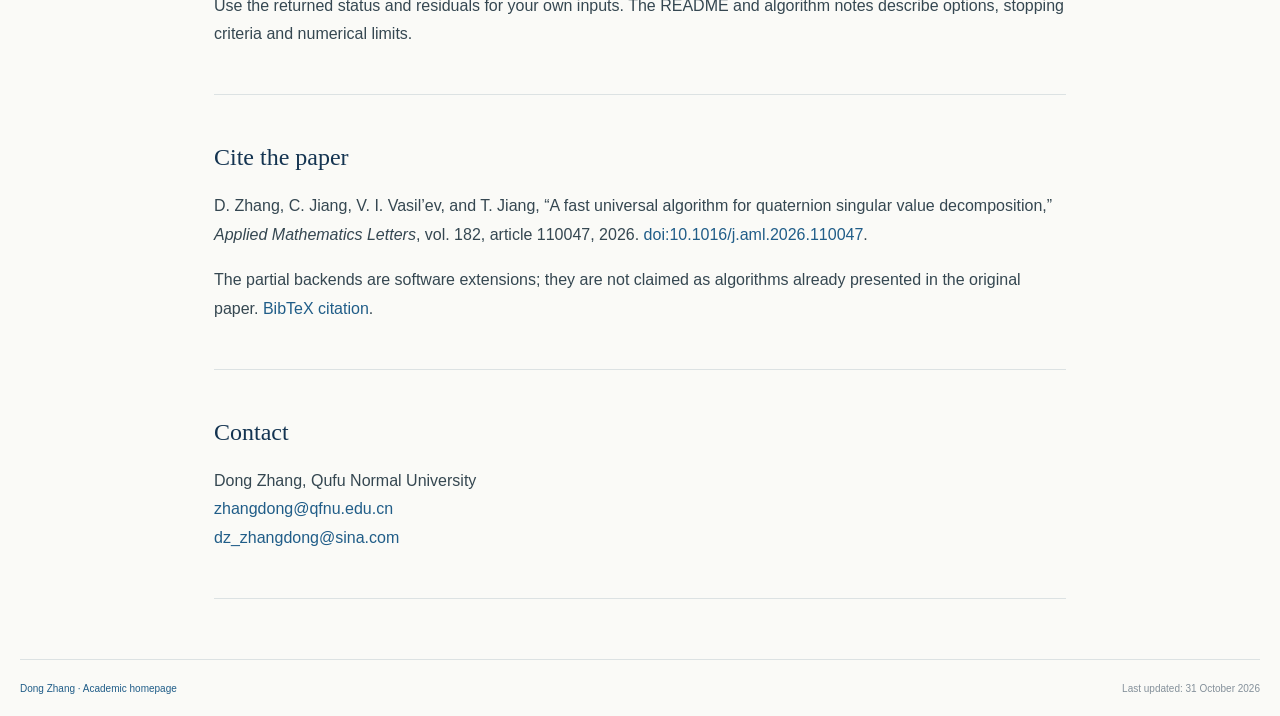
==== commit d47fcc10: "Publish QSVD/QSVDS package, backend guide and verified benchmark results" ====
--- a/qsvd/index.html
+++ b/qsvd/index.html
@@ -1,9 +1,52 @@
 <!doctype html>
-<html lang="en"><head><meta charset="utf-8"><meta name="viewport" content="width=device-width,initial-scale=1"><title>A fast universal algorithm for quaternion singular value decomposition | MATLAB QSVD code</title><meta name="description" content="MATLAB code for A fast universal algorithm for quaternion singular value decomposition by Dong Zhang and coauthors. Download QSVD, run the demo, and cite the paper."><link rel="canonical" href="https://zhangdong1107.github.io/qsvd/"><meta name="robots" content="index,follow"><link rel="stylesheet" href="/styles.css"><style>main.algorithm{max-width:900px;margin:60px auto;padding:0 24px}.algorithm h1{font-size:clamp(28px,5vw,44px);line-height:1.2}.algorithm section{padding:28px 0}.algorithm pre{padding:20px;background:#f1f5f5;overflow:auto}.actions{display:flex;gap:18px;flex-wrap:wrap;margin:24px 0}.actions a{padding:12px 18px;background:#174d50;color:white;border-radius:5px}.algorithm p{line-height:1.8}</style><script data-goatcounter="https://zhangdong1107.goatcounter.com/count" async src="https://gc.zgo.at/count.js"></script></head><body><header class="site-header"><a class="wordmark" href="/">Dong Zhang<span>Academic homepage</span></a><nav><a href="/#publications">Publications</a><a href="/#contact">Contact</a></nav></header><main class="algorithm"><p class="eyebrow">QSVD · MATLAB research software</p><h1>A fast universal algorithm for quaternion singular value decomposition</h1><p>Dong Zhang, Chuan Jiang, V. I. Vasil’ev, and Tongsong Jiang<br><em>Applied Mathematics Letters</em> 182 (2026), 110047.</p><div class="actions"><a href="https://github.com/zhangdong1107/QSVD" data-goatcounter-click="qsvd-github" data-goatcounter-title="QSVD GitHub repository click">View MATLAB code on GitHub</a><a href="/downloads/qsvd-aml-matlab.zip" data-goatcounter-click="qsvd-download" data-goatcounter-title="QSVD MATLAB package download click">Download MATLAB package (ZIP)</a><a href="https://doi.org/10.1016/j.aml.2026.110047">Read the paper</a></div><section><h2>Quaternion SVD using complex MATLAB matrices</h2><p>This package computes a singular value decomposition of a quaternion matrix through its complex representation. It uses built-in MATLAB functions and requires no quaternion class or third-party toolbox. The download includes the algorithm, a self-contained example, eight numerical checks, and an English README.</p></section><section><h2>Quick start</h2><ol><li>Download and extract the ZIP package.</li><li>In MATLAB, open the extracted folder containing the <code>.m</code> files.</li><li>Run the demo and numerical checks:</li></ol><pre><code>demo_qsvd
-test_qsvd</code></pre><p>Validated with MATLAB R2025a on Windows. All eight bundled checks passed. The example's relative reconstruction error was approximately 1.14 × 10<sup>−15</sup>. Other MATLAB releases and GNU Octave have not been tested for this distribution.</p></section><section><h2>Use your own quaternion matrix</h2><p>For A = A0 + A1 i + A2 j + A3 k, supply four real matrices of the same size. MATLAB's <code>1i</code> below denotes the ordinary complex unit.</p><pre><code>B1 = A0 + 1i*A1;
+<html lang="en"><head><meta charset="utf-8"><meta name="viewport" content="width=device-width,initial-scale=1">
+<title>QSVD and QSVDS | Quaternion SVD MATLAB code</title>
+<meta name="description" content="Full quaternion SVD and leading-k singular triplets in MATLAB. Download QSVD/QSVDS with selectable svds and pure Krylov backends, numerical tests and measured benchmarks.">
+<link rel="canonical" href="https://zhangdong1107.github.io/qsvd/"><meta name="robots" content="index,follow"><link rel="stylesheet" href="/styles.css">
+<style>main.algorithm{max-width:900px;margin:60px auto;padding:0 24px}.algorithm h1{font-size:clamp(28px,5vw,44px);line-height:1.2}.algorithm section{padding:28px 0;scroll-margin-top:24px}.algorithm pre{padding:20px;background:#f1f5f5;overflow:auto;font-size:13px;line-height:1.7}.algorithm code{font-family:Consolas,monospace}.actions{display:flex;gap:18px;flex-wrap:wrap;margin:24px 0}.actions a{padding:12px 18px;background:#174d50;color:white;border-radius:5px}.algorithm p,.algorithm li{line-height:1.8}.algorithm li{margin-bottom:8px}.comparison{overflow-x:auto;margin:20px 0}.comparison table{border-collapse:collapse;width:100%;min-width:650px;font-size:13px}.comparison th,.comparison td{text-align:left;padding:12px;border-bottom:1px solid #d7dedb}.comparison thead{background:#edf1ee}.algorithm .update-note{padding:16px 20px;background:#edf1ee;border-left:3px solid #597666;font-size:14px}.algorithm .small-note{font-size:12px;color:#486778}@media(max-width:480px){main.algorithm{margin:30px auto;padding:0 21px}.algorithm pre{padding:14px}.actions{gap:10px}.actions a{padding:10px 12px}}</style>
+<script data-goatcounter="https://zhangdong1107.goatcounter.com/count" async src="/assets/goatcounter.js"></script></head>
+<body><a class="skip-link" href="#main">Skip to content</a><header class="site-header"><a class="wordmark" href="/">Dong Zhang<span>Academic homepage</span></a><nav aria-label="Main navigation"><a href="#partial">QSVDS</a><a href="#benchmarks">Benchmarks</a><a href="/#publications">Publications</a><a href="/#contact">Contact</a></nav></header>
+<main id="main" class="algorithm"><p class="eyebrow">QSVD / QSVDS · MATLAB research software</p><h1>Quaternion singular value decomposition</h1>
+<p><strong>A fast universal algorithm for quaternion singular value decomposition</strong><br>Dong Zhang, Chuan Jiang, V. I. Vasil’ev, and Tongsong Jiang<br><em>Applied Mathematics Letters</em> 182 (2026), 110047.</p>
+<div class="actions"><a href="/downloads/qsvd-aml-matlab.zip?v=20261031" data-goatcounter-click="qsvd-download" data-goatcounter-title="QSVD MATLAB package download click" download="QSVD-AML-MATLAB.zip">Download MATLAB package (ZIP)</a><a href="https://github.com/zhangdong1107/QSVD" data-goatcounter-click="qsvd-github" data-goatcounter-title="QSVD GitHub repository click">View MATLAB source on GitHub</a><a href="https://doi.org/10.1016/j.aml.2026.110047">Read the paper</a></div>
+<p class="update-note"><strong>Updated 31 October 2026:</strong> the package now includes full QSVD and partial QSVDS. QSVDS defaults to MATLAB <code>svds</code> with quaternion-structure recovery and checked singular vectors. Select the pure <code>krylov</code> backend to avoid calling <code>svds</code> or <code>eigs</code>.</p>
+<section><h2>Quick start</h2><ol><li>Download and extract the ZIP.</li><li>In MATLAB, open the extracted <code>QSVD-AML-MATLAB</code> folder.</li><li>Run the demo and checks:</li></ol>
+<pre><code>demo_qsvd
+test_qsvd
+test_qsvd_partial
+test_qsvds
+test_qsvds_real_reference
+test_qsvds_real_reference('krylov')
+test_qsvds_backends
+test_qsvds_fallback</code></pre>
+<p>Validated with MATLAB R2025a on Windows. No quaternion class or third-party toolbox is required. The ZIP includes English documentation, algorithm notes, examples, tests and a reproducible benchmark script.</p></section>
+<section id="partial"><h2>Full QSVD or the leading k singular triplets</h2><p>For A = A0 + A1 i + A2 j + A3 k, supply four same-size real matrices. The MATLAB <code>1i</code> below is the ordinary complex unit. Dimensions m and n refer to the original quaternion matrix.</p>
+<pre><code>B1 = A0 + 1i*A1;
 B2 = A2 + 1i*A3;
-AC = quaternion_to_complex(B1, B2);
-[m, n] = size(A0);
-[UC, EC, VC] = qsvd_complex(AC, m, n);
-% Reconstruct the complex representation:
-AC_reconstructed = UC * EC * VC';</code></pre><p>See the <a href="https://github.com/zhangdong1107/QSVD#readme">README</a> for matrix dimensions, tolerance, repeated singular values, zero matrices, and troubleshooting.</p></section><section><h2>Cite the paper</h2><p>D. Zhang, C. Jiang, V. I. Vasil’ev, and T. Jiang, “A fast universal algorithm for quaternion singular value decomposition,” <em>Applied Mathematics Letters</em>, vol. 182, article 110047, 2026. <a href="https://doi.org/10.1016/j.aml.2026.110047">doi:10.1016/j.aml.2026.110047</a>.</p><p><a href="https://github.com/zhangdong1107/QSVD/blob/main/CITATION.bib">Download the BibTeX citation</a></p></section><section><h2>Contact</h2><p>Dong Zhang, Qufu Normal University<br><a href="mailto:zhangdong@qfnu.edu.cn">zhangdong@qfnu.edu.cn</a><br><a href="mailto:dz_zhangdong@sina.com">dz_zhangdong@sina.com</a></p></section></main><footer><a href="/">Dong Zhang · Academic homepage</a><span>Last updated: <time datetime="2026-09-06">6 September 2026</time></span></footer></body></html>+[m,n] = size(A0);
+AC = quaternion_to_complex(B1,B2);
+
+[U,E,V] = QSVD(AC,m,n);                % Full decomposition
+sigma_max = QSVDS(AC,m,n,1);           % Largest value only
+[Uk,Ek,Vk,info] = QSVDS(AC,m,n,k);     % Top k values AND vectors
+
+opts = struct('backend','krylov');      % No svds/eigs calls
+[Uk,Ek,Vk,info] = QSVDS(AC,m,n,k,opts);
+
+s = diag(Ek(1:k,1:k));                % k quaternion singular values
+Ak = Uk*Ek*Vk';                       % Rank-k approximation
+disp(info.flag);                      % 0 means checks passed
+disp(info.relative_residuals);
+disp(info.used_builtin_svds);          % Actual native-backend use</code></pre>
+<p>Outputs are complex representations of quaternion factors. k counts quaternion singular values, with genuine multiplicities retained. The partial factor sizes are 2m × 2k, 2k × 2k and 2n × 2k. Existing calls to <code>qsvd_complex(AC,m,n,tol)</code> retain their full-QSVD behavior.</p>
+<h3>Select a backend</h3><ul><li><code>backend='svds'</code> (default): MATLAB svds, followed by quaternion pair recovery, thin QSVD refinement and residual/orthogonality checks. This recovery cost is included in the QSVDS timings below.</li><li><code>backend='krylov'</code>: a self-contained, structure-preserving, thick-restarted block Krylov method. It retains search history to improve flat-spectrum convergence and uses the original QSVD on thin projections.</li><li><code>backend='subspace'</code>: the previous two-sided subspace solver, retained for comparison. Flat spectra can converge slowly.</li></ul>
+<p>Default tolerance is 10<sup>−10</sup>. Inspect <code>info.flag</code>, <code>info.relative_residuals</code> and <code>info.orthogonality</code>. A failed check is reported rather than presented as successful convergence. A failed native attempt can use the pure Krylov backend, with the reason recorded in <code>info.fallback_reason</code>. An explicit k = min(m,n) request uses full QSVD.</p></section>
+<section id="benchmarks"><h2>Measured speed and accuracy</h2><p>MATLAB R2025a, Intel Core i5-12500, 6 computation threads. The table shows median wall time over three runs for a 1536 × 1024 quaternion matrix with a flat singular spectrum (3072 × 2048 complex representation). All results shown converged.</p>
+<div class="comparison" role="region" aria-label="Flat-spectrum benchmark comparison" tabindex="0"><table><thead><tr><th scope="col">k</th><th scope="col">Full QSVD</th><th scope="col">Pure Krylov</th><th scope="col">Default QSVDS<br>including recovery</th><th scope="col">Raw MATLAB svds</th></tr></thead><tbody><tr><th scope="row">1</th><td>15.120 s</td><td>17.252 s</td><td>13.555 s</td><td>11.717 s</td></tr><tr><th scope="row">5</th><td>15.120 s</td><td>22.943 s</td><td>21.393 s</td><td>18.879 s</td></tr></tbody></table></div>
+<p>The pure backend converged in 218 and 244 block iterations; the previous subspace solver did not converge within 1000 iterations on the same matrices. Both new routes passed all 18 benchmark configurations. Partial decomposition does not always beat full QSVD, and the fastest backend depends on the spectrum and matrix size.</p>
+<p class="small-note">Across all tested large matrices, the default QSVDS had a maximum relative singular-value error of 4.24 × 10<sup>−15</sup> and maximum two-equation residual of 5.77 × 10<sup>−14</sup>. The pure Krylov backend had corresponding maxima of 4.46 × 10<sup>−13</sup> and 9.84 × 10<sup>−11</sup>. Raw svds requests 2k complex triplets and excludes quaternion-factor recovery; its requested tolerance is 10<sup>−10</sup>. Default QSVDS internally requests tol/10 before checking the recovered result. These are synthetic, known-spectrum measurements, not universal accuracy or speed guarantees.</p>
+<p><a href="/downloads/qsvds-benchmark.txt">Read the complete benchmark report</a>. The downloadable package includes <code>BENCHMARK.txt</code> and <code>benchmark_qsvds_optimized.m</code>.</p></section>
+<section><h2>Correctness checks</h2><p>The source and final extracted ZIP both passed the demo, 8 full-QSVD checks, 35 compatibility/top-k checks, 15 structured-spectrum checks, 30 independent real-representation comparisons per backend, 96 backend/boundary checks, and injected native-error/bad-factor recovery tests. Checks cover repeated singular values, rank deficiency, tall/wide and zero matrices, paired structure, both singular equations, orthogonality, RNG preservation and pure-backend execution paths.</p><p>Use the returned status and residuals for your own inputs. The README and algorithm notes describe options, stopping criteria and numerical limits.</p></section>
+<section><h2>Cite the paper</h2><p>D. Zhang, C. Jiang, V. I. Vasil’ev, and T. Jiang, “A fast universal algorithm for quaternion singular value decomposition,” <em>Applied Mathematics Letters</em>, vol. 182, article 110047, 2026. <a href="https://doi.org/10.1016/j.aml.2026.110047">doi:10.1016/j.aml.2026.110047</a>.</p><p>The partial backends are software extensions; they are not claimed as algorithms already presented in the original paper. <a href="https://github.com/zhangdong1107/QSVD/blob/main/CITATION.bib">BibTeX citation</a>.</p></section>
+<section><h2>Contact</h2><p>Dong Zhang, Qufu Normal University<br><a href="mailto:zhangdong@qfnu.edu.cn">zhangdong@qfnu.edu.cn</a><br><a href="mailto:dz_zhangdong@sina.com">dz_zhangdong@sina.com</a></p></section></main>
+<footer><a href="/">Dong Zhang · Academic homepage</a><span>Last updated: <time datetime="2026-10-31">31 October 2026</time></span></footer></body></html>
--- a/styles.css
+++ b/styles.css
@@ -6,8 +6,8 @@
 @media(max-width:1250px){.site-header,.page-shell,footer{margin-left:40px;margin-right:40px}.page-shell{gap:50px;grid-template-columns:220px minmax(0,1fr)}}
 @media(max-width:800px){.site-header{padding:20px 0;align-items:start;flex-direction:column;gap:17px}.site-header nav{gap:20px;flex-wrap:wrap}.page-shell{grid-template-columns:1fr;margin-top:35px;gap:32px}.profile{position:static;display:grid;grid-template-columns:85px 1fr;column-gap:23px;border-bottom:1px solid #dce3e8;padding-bottom:26px}.monogram{grid-row:1/5;margin:0}.profile h1{font-size:34px}.chinese-name{margin:0}.role{margin:5px 0 0}.affiliation{grid-column:2;font-size:13px;margin:8px 0}.affiliation br{display:none}.affiliation strong{display:block}.profile-links{grid-column:1/-1;flex-direction:row;flex-wrap:wrap;gap:8px 20px;margin-top:20px}.location{grid-column:1/-1;margin:13px 0 0}.intro h2{font-size:36px}.intro p:not(.eyebrow){font-size:16px}footer{flex-wrap:wrap;gap:10px 20px}}
 @media(max-width:480px){.site-header,.page-shell,footer{margin-left:23px;margin-right:23px}.site-header nav{font-size:12px;gap:15px}.research-grid,.contact-grid{grid-template-columns:1fr;gap:22px}.timeline>div{grid-template-columns:1fr;gap:3px}.date{margin:0}.section-heading h2{font-size:25px}.count{font-size:9px}.publication-year>h3{align-items:start;flex-direction:column;gap:7px}.profile-links{font-size:12px}.eyebrow{font-size:9px;letter-spacing:1.2px}}
-@media(prefers-reduced-motion:reduce){html{scroll-behavior:auto}}@media print{.site-header nav,.monogram,.year-nav,.text-link,footer a{display:none}.profile{position:static}.page-shell{display:block;margin:20px}.profile{margin-bottom:25px}.publication-year li{break-inside:avoid}body{font-size:12px}a{color:inherit}}
-.profile-portrait{display:block;width:186px;height:auto;aspect-ratio:4/5;object-fit:cover;object-position:center;max-width:100%;border:1px solid #dce3e8;margin-bottom:25px;border-radius:3px}.qsvd-shortcut{display:inline-flex;gap:17px;margin:9px 0 0 28px;font-size:13px;font-weight:600}.contact-grid a{display:block;overflow-wrap:anywhere}.publication-year .featured-paper{background:#f0f5f9;border:1px solid #c4d5e2;border-left:3px solid #245d86;padding:21px 23px;margin:0 0 29px;scroll-margin-top:25px}.publication-year .featured-paper:before{display:none}.code-label{display:block;font-size:10px;font-weight:700;letter-spacing:1.25px;text-transform:uppercase;color:#245d86;margin-bottom:9px}.paper-software{display:flex;align-items:center;gap:13px;flex-wrap:wrap;margin-top:15px}.download-button{display:inline-flex;align-items:center;gap:8px;background:#143451;color:white;padding:8px 14px;border-radius:3px;font-size:12px;font-weight:600}.download-button:hover{background:#245d86;text-decoration:none}.paper-software>span{font-size:10px;color:#718593}.download-button:focus-visible{outline-offset:3px}@media(max-width:800px){.profile{grid-template-columns:105px minmax(0,1fr)}.profile-portrait{grid-row:1/6;width:105px;margin:0}.profile-links{grid-column:1/-1}.profile .affiliation{grid-column:2}}@media(max-width:480px){.qsvd-shortcut{margin:12px 0 0;display:flex;width:max-content}.publication-year .featured-paper{padding:17px}.paper-software{gap:9px}}@media print{.profile-portrait{width:100px}.download-button{background:transparent;color:#143451;border:1px solid #c4d5e2}}
+@media(prefers-reduced-motion:reduce){html{scroll-behavior:auto}}@media print{.site-header nav,.monogram,.year-nav,.text-link,footer a{display:none}.profile{position:static}.page-shell{display:block;margin:20px}.profile{margin-bottom:25px}.publication-year li{break-inside:avoid}body{font-size:12px}a{color:inherit}}
+.profile-portrait{display:block;width:186px;height:auto;aspect-ratio:4/5;object-fit:cover;object-position:center;max-width:100%;border:1px solid #dce3e8;margin-bottom:25px;border-radius:3px}.qsvd-shortcut{display:inline-flex;gap:17px;margin:9px 0 0 28px;font-size:13px;font-weight:600}.contact-grid a{display:block;overflow-wrap:anywhere}.publication-year .featured-paper{background:#f0f5f9;border:1px solid #c4d5e2;border-left:3px solid #245d86;padding:21px 23px;margin:0 0 29px;scroll-margin-top:25px}.publication-year .featured-paper:before{display:none}.code-label{display:block;font-size:10px;font-weight:700;letter-spacing:1.25px;text-transform:uppercase;color:#245d86;margin-bottom:9px}.paper-software{display:flex;align-items:center;gap:13px;flex-wrap:wrap;margin-top:15px}.download-button{display:inline-flex;align-items:center;gap:8px;background:#143451;color:white;padding:8px 14px;border-radius:3px;font-size:12px;font-weight:600}.download-button:hover{background:#245d86;text-decoration:none}.paper-software>span{font-size:10px;color:#718593}.download-button:focus-visible{outline-offset:3px}@media(max-width:800px){.profile{grid-template-columns:105px minmax(0,1fr)}.profile-portrait{grid-row:1/6;width:105px;margin:0}.profile-links{grid-column:1/-1}.profile .affiliation{grid-column:2}}@media(max-width:480px){.qsvd-shortcut{margin:12px 0 0;display:flex;width:max-content}.publication-year .featured-paper{padding:17px}.paper-software{gap:9px}}@media print{.profile-portrait{width:100px}.download-button{background:transparent;color:#143451;border:1px solid #c4d5e2}}
 
 /* Academic editorial layout */
 :root{--ink:#18354a;--muted-ink:#596b75;--rule:#dce2e3;--paper:#fafaf7}
@@ -27,4 +27,5 @@
 @media(max-width:1100px){.page-shell{gap:42px;grid-template-columns:210px minmax(0,1fr)}.profile{padding-right:22px}.software-feature{align-items:flex-start;flex-direction:column;gap:19px}.software-actions{flex-direction:row;align-items:center;flex-wrap:wrap}.intro h2{font-size:35px}}
 @media(max-width:800px){.site-header{min-height:0;padding:20px 0;gap:12px}.site-header nav{gap:18px}.page-shell{display:block;margin-top:30px}.profile{position:static;border-right:0;padding-right:0;grid-template-columns:110px minmax(0,1fr);column-gap:24px;margin-bottom:34px}.profile-portrait{width:110px;grid-row:1/6}.profile h1{font-size:34px}.profile .chinese-name{margin:0}.profile .role{margin:5px 0}.profile .affiliation{margin:4px 0}.profile-links{margin-top:16px}.intro h2{font-size:36px}.software-feature{padding:23px}.contact-grid{padding:20px}footer{gap:12px 22px}}
 @media(max-width:480px){.site-header,.page-shell,footer{margin-left:21px;margin-right:21px}.site-header nav{gap:13px;font-size:11px}.wordmark{font-size:23px}.profile{column-gap:19px;grid-template-columns:94px minmax(0,1fr)}.profile-portrait{width:94px}.profile h1{font-size:31px}.profile-links{font-size:11px}.intro h2{font-size:30px;letter-spacing:-.7px}.intro p:not(.eyebrow){font-size:14px}.qsvd-shortcut{margin-left:0}.research-grid{gap:20px}.section-heading h2{font-size:27px}.software-feature{padding:20px}.software-actions{gap:12px}.paper-title{font-size:17px}.support p{font-size:12px}.timeline>div{grid-template-columns:1fr}.publication-year .featured-paper{padding:18px}.count{letter-spacing:.7px;font-size:9px}}
-@media print{body{background:#fff;border:0}.profile{border:0;position:static}.software-feature{background:none;break-inside:avoid}.page-shell{display:block}.site-header,.software-actions{display:none}.funding-list li{break-inside:avoid}}+@media print{body{background:#fff;border:0}.profile{border:0;position:static}.software-feature{background:none;break-inside:avoid}.page-shell{display:block}.site-header,.software-actions{display:none}.funding-list li{break-inside:avoid}}
+.software-update{margin:12px 0 0;font-size:12px;line-height:1.8;color:#486778}.software-update code{font-family:Consolas,monospace}
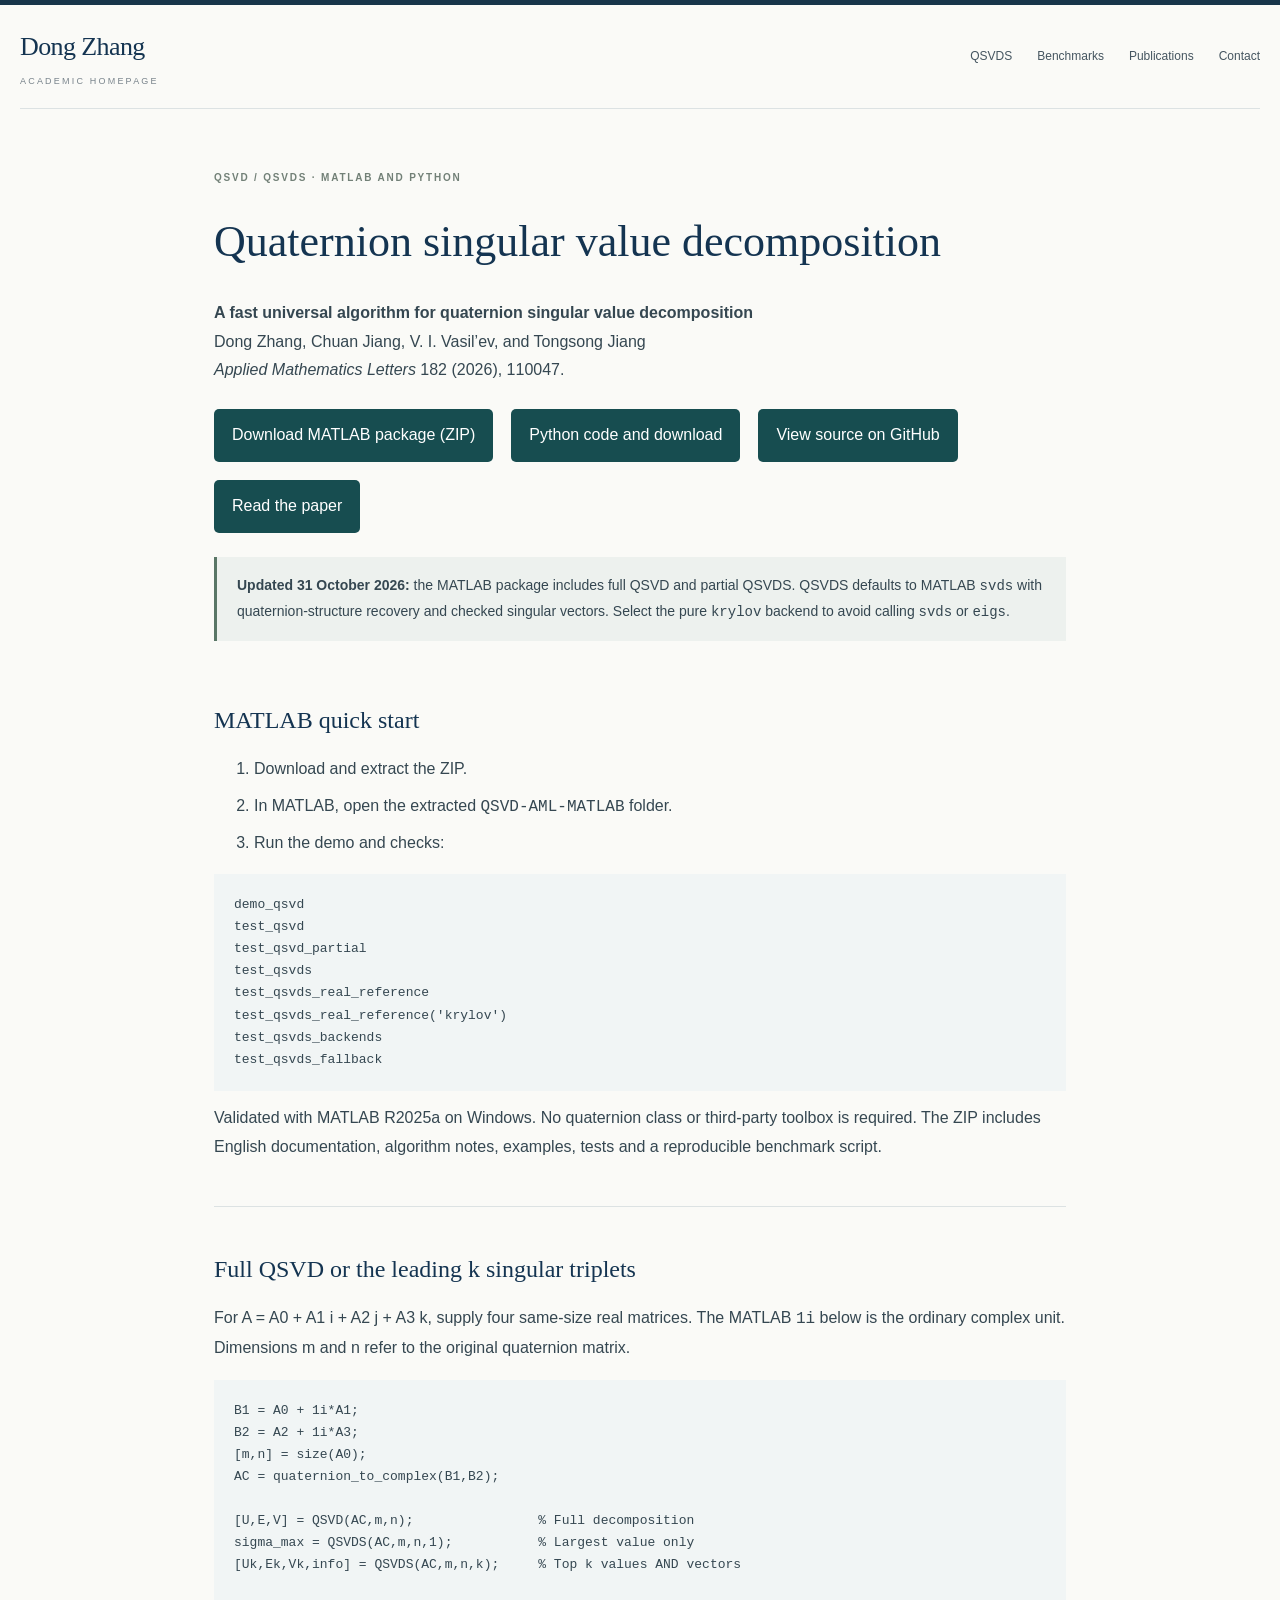
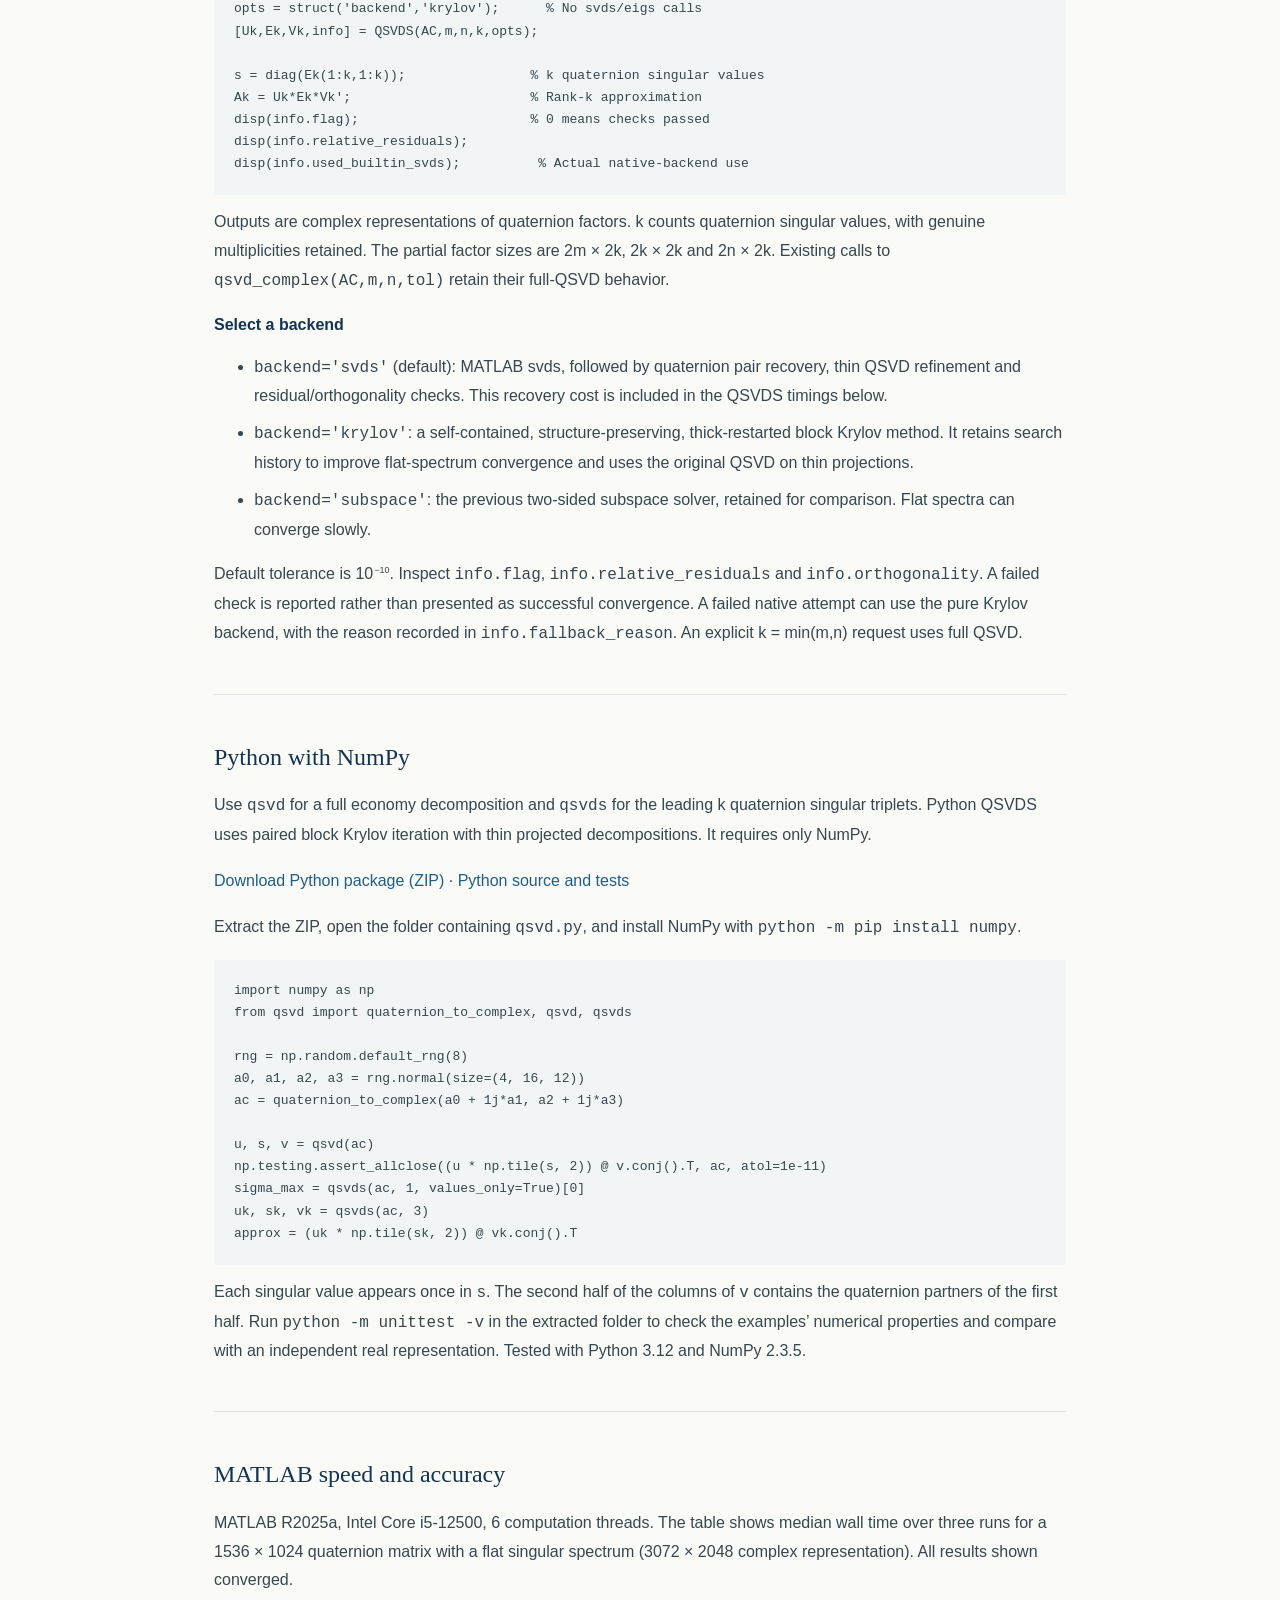
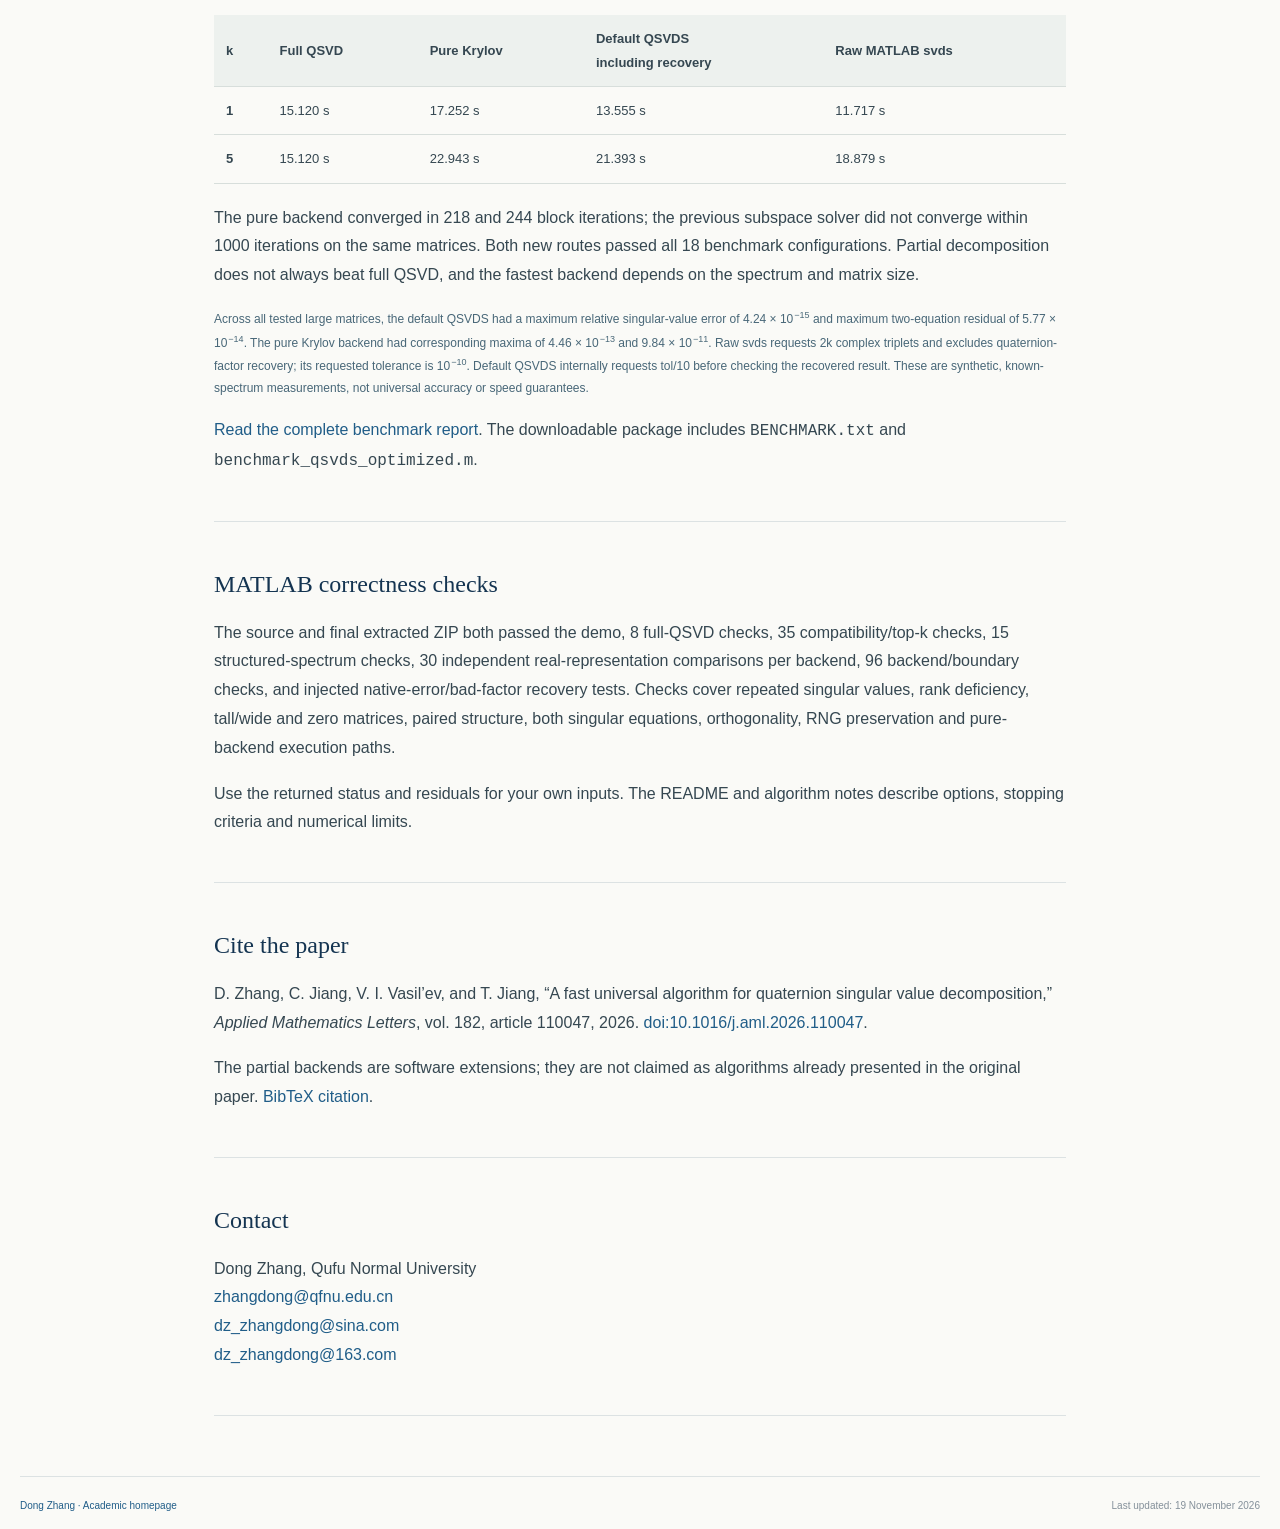
==== commit 86c53e65: "Publish Python QSVD package and add contact email" ====
--- a/qsvd/index.html
+++ b/qsvd/index.html
@@ -1,16 +1,16 @@
 <!doctype html>
 <html lang="en"><head><meta charset="utf-8"><meta name="viewport" content="width=device-width,initial-scale=1">
-<title>QSVD and QSVDS | Quaternion SVD MATLAB code</title>
-<meta name="description" content="Full quaternion SVD and leading-k singular triplets in MATLAB. Download QSVD/QSVDS with selectable svds and pure Krylov backends, numerical tests and measured benchmarks.">
+<title>QSVD and QSVDS | Quaternion SVD in MATLAB and Python</title>
+<meta name="description" content="Full quaternion SVD and leading-k singular triplets in MATLAB and Python. Download QSVD/QSVDS with selectable svds and pure Krylov backends, numerical tests and measured benchmarks.">
 <link rel="canonical" href="https://zhangdong1107.github.io/qsvd/"><meta name="robots" content="index,follow"><link rel="stylesheet" href="/styles.css">
 <style>main.algorithm{max-width:900px;margin:60px auto;padding:0 24px}.algorithm h1{font-size:clamp(28px,5vw,44px);line-height:1.2}.algorithm section{padding:28px 0;scroll-margin-top:24px}.algorithm pre{padding:20px;background:#f1f5f5;overflow:auto;font-size:13px;line-height:1.7}.algorithm code{font-family:Consolas,monospace}.actions{display:flex;gap:18px;flex-wrap:wrap;margin:24px 0}.actions a{padding:12px 18px;background:#174d50;color:white;border-radius:5px}.algorithm p,.algorithm li{line-height:1.8}.algorithm li{margin-bottom:8px}.comparison{overflow-x:auto;margin:20px 0}.comparison table{border-collapse:collapse;width:100%;min-width:650px;font-size:13px}.comparison th,.comparison td{text-align:left;padding:12px;border-bottom:1px solid #d7dedb}.comparison thead{background:#edf1ee}.algorithm .update-note{padding:16px 20px;background:#edf1ee;border-left:3px solid #597666;font-size:14px}.algorithm .small-note{font-size:12px;color:#486778}@media(max-width:480px){main.algorithm{margin:30px auto;padding:0 21px}.algorithm pre{padding:14px}.actions{gap:10px}.actions a{padding:10px 12px}}</style>
 <script data-goatcounter="https://zhangdong1107.goatcounter.com/count" async src="/assets/goatcounter.js"></script></head>
 <body><a class="skip-link" href="#main">Skip to content</a><header class="site-header"><a class="wordmark" href="/">Dong Zhang<span>Academic homepage</span></a><nav aria-label="Main navigation"><a href="#partial">QSVDS</a><a href="#benchmarks">Benchmarks</a><a href="/#publications">Publications</a><a href="/#contact">Contact</a></nav></header>
-<main id="main" class="algorithm"><p class="eyebrow">QSVD / QSVDS · MATLAB research software</p><h1>Quaternion singular value decomposition</h1>
+<main id="main" class="algorithm"><p class="eyebrow">QSVD / QSVDS · MATLAB and Python</p><h1>Quaternion singular value decomposition</h1>
 <p><strong>A fast universal algorithm for quaternion singular value decomposition</strong><br>Dong Zhang, Chuan Jiang, V. I. Vasil’ev, and Tongsong Jiang<br><em>Applied Mathematics Letters</em> 182 (2026), 110047.</p>
-<div class="actions"><a href="/downloads/qsvd-aml-matlab.zip?v=20261031" data-goatcounter-click="qsvd-download" data-goatcounter-title="QSVD MATLAB package download click" download="QSVD-AML-MATLAB.zip">Download MATLAB package (ZIP)</a><a href="https://github.com/zhangdong1107/QSVD" data-goatcounter-click="qsvd-github" data-goatcounter-title="QSVD GitHub repository click">View MATLAB source on GitHub</a><a href="https://doi.org/10.1016/j.aml.2026.110047">Read the paper</a></div>
-<p class="update-note"><strong>Updated 31 October 2026:</strong> the package now includes full QSVD and partial QSVDS. QSVDS defaults to MATLAB <code>svds</code> with quaternion-structure recovery and checked singular vectors. Select the pure <code>krylov</code> backend to avoid calling <code>svds</code> or <code>eigs</code>.</p>
-<section><h2>Quick start</h2><ol><li>Download and extract the ZIP.</li><li>In MATLAB, open the extracted <code>QSVD-AML-MATLAB</code> folder.</li><li>Run the demo and checks:</li></ol>
+<div class="actions"><a href="/downloads/qsvd-aml-matlab.zip?v=20261031" data-goatcounter-click="qsvd-download" data-goatcounter-title="QSVD MATLAB package download click" download="QSVD-AML-MATLAB.zip">Download MATLAB package (ZIP)</a><a href="#python">Python code and download</a><a href="https://github.com/zhangdong1107/QSVD" data-goatcounter-click="qsvd-github" data-goatcounter-title="QSVD GitHub repository click">View source on GitHub</a><a href="https://doi.org/10.1016/j.aml.2026.110047">Read the paper</a></div>
+<p class="update-note"><strong>Updated 31 October 2026:</strong> the MATLAB package includes full QSVD and partial QSVDS. QSVDS defaults to MATLAB <code>svds</code> with quaternion-structure recovery and checked singular vectors. Select the pure <code>krylov</code> backend to avoid calling <code>svds</code> or <code>eigs</code>.</p>
+<section><h2>MATLAB quick start</h2><ol><li>Download and extract the ZIP.</li><li>In MATLAB, open the extracted <code>QSVD-AML-MATLAB</code> folder.</li><li>Run the demo and checks:</li></ol>
 <pre><code>demo_qsvd
 test_qsvd
 test_qsvd_partial
@@ -41,12 +41,24 @@
 <p>Outputs are complex representations of quaternion factors. k counts quaternion singular values, with genuine multiplicities retained. The partial factor sizes are 2m × 2k, 2k × 2k and 2n × 2k. Existing calls to <code>qsvd_complex(AC,m,n,tol)</code> retain their full-QSVD behavior.</p>
 <h3>Select a backend</h3><ul><li><code>backend='svds'</code> (default): MATLAB svds, followed by quaternion pair recovery, thin QSVD refinement and residual/orthogonality checks. This recovery cost is included in the QSVDS timings below.</li><li><code>backend='krylov'</code>: a self-contained, structure-preserving, thick-restarted block Krylov method. It retains search history to improve flat-spectrum convergence and uses the original QSVD on thin projections.</li><li><code>backend='subspace'</code>: the previous two-sided subspace solver, retained for comparison. Flat spectra can converge slowly.</li></ul>
 <p>Default tolerance is 10<sup>−10</sup>. Inspect <code>info.flag</code>, <code>info.relative_residuals</code> and <code>info.orthogonality</code>. A failed check is reported rather than presented as successful convergence. A failed native attempt can use the pure Krylov backend, with the reason recorded in <code>info.fallback_reason</code>. An explicit k = min(m,n) request uses full QSVD.</p></section>
-<section id="benchmarks"><h2>Measured speed and accuracy</h2><p>MATLAB R2025a, Intel Core i5-12500, 6 computation threads. The table shows median wall time over three runs for a 1536 × 1024 quaternion matrix with a flat singular spectrum (3072 × 2048 complex representation). All results shown converged.</p>
+<section id="python"><h2>Python with NumPy</h2><p>Use <code>qsvd</code> for a full economy decomposition and <code>qsvds</code> for the leading k quaternion singular triplets. Python QSVDS uses paired block Krylov iteration with thin projected decompositions. It requires only NumPy.</p><p><a href="/downloads/qsvd-python.zip" download="QSVD-Python.zip">Download Python package (ZIP)</a> · <a href="https://github.com/zhangdong1107/QSVD/tree/main/python">Python source and tests</a></p><p>Extract the ZIP, open the folder containing <code>qsvd.py</code>, and install NumPy with <code>python -m pip install numpy</code>.</p><pre><code>import numpy as np
+from qsvd import quaternion_to_complex, qsvd, qsvds
+
+rng = np.random.default_rng(8)
+a0, a1, a2, a3 = rng.normal(size=(4, 16, 12))
+ac = quaternion_to_complex(a0 + 1j*a1, a2 + 1j*a3)
+
+u, s, v = qsvd(ac)
+np.testing.assert_allclose((u * np.tile(s, 2)) @ v.conj().T, ac, atol=1e-11)
+sigma_max = qsvds(ac, 1, values_only=True)[0]
+uk, sk, vk = qsvds(ac, 3)
+approx = (uk * np.tile(sk, 2)) @ vk.conj().T</code></pre><p>Each singular value appears once in <code>s</code>. The second half of the columns of <code>v</code> contains the quaternion partners of the first half. Run <code>python -m unittest -v</code> in the extracted folder to check the examples’ numerical properties and compare with an independent real representation. Tested with Python 3.12 and NumPy 2.3.5.</p></section>
+<section id="benchmarks"><h2>MATLAB speed and accuracy</h2><p>MATLAB R2025a, Intel Core i5-12500, 6 computation threads. The table shows median wall time over three runs for a 1536 × 1024 quaternion matrix with a flat singular spectrum (3072 × 2048 complex representation). All results shown converged.</p>
 <div class="comparison" role="region" aria-label="Flat-spectrum benchmark comparison" tabindex="0"><table><thead><tr><th scope="col">k</th><th scope="col">Full QSVD</th><th scope="col">Pure Krylov</th><th scope="col">Default QSVDS<br>including recovery</th><th scope="col">Raw MATLAB svds</th></tr></thead><tbody><tr><th scope="row">1</th><td>15.120 s</td><td>17.252 s</td><td>13.555 s</td><td>11.717 s</td></tr><tr><th scope="row">5</th><td>15.120 s</td><td>22.943 s</td><td>21.393 s</td><td>18.879 s</td></tr></tbody></table></div>
 <p>The pure backend converged in 218 and 244 block iterations; the previous subspace solver did not converge within 1000 iterations on the same matrices. Both new routes passed all 18 benchmark configurations. Partial decomposition does not always beat full QSVD, and the fastest backend depends on the spectrum and matrix size.</p>
 <p class="small-note">Across all tested large matrices, the default QSVDS had a maximum relative singular-value error of 4.24 × 10<sup>−15</sup> and maximum two-equation residual of 5.77 × 10<sup>−14</sup>. The pure Krylov backend had corresponding maxima of 4.46 × 10<sup>−13</sup> and 9.84 × 10<sup>−11</sup>. Raw svds requests 2k complex triplets and excludes quaternion-factor recovery; its requested tolerance is 10<sup>−10</sup>. Default QSVDS internally requests tol/10 before checking the recovered result. These are synthetic, known-spectrum measurements, not universal accuracy or speed guarantees.</p>
 <p><a href="/downloads/qsvds-benchmark.txt">Read the complete benchmark report</a>. The downloadable package includes <code>BENCHMARK.txt</code> and <code>benchmark_qsvds_optimized.m</code>.</p></section>
-<section><h2>Correctness checks</h2><p>The source and final extracted ZIP both passed the demo, 8 full-QSVD checks, 35 compatibility/top-k checks, 15 structured-spectrum checks, 30 independent real-representation comparisons per backend, 96 backend/boundary checks, and injected native-error/bad-factor recovery tests. Checks cover repeated singular values, rank deficiency, tall/wide and zero matrices, paired structure, both singular equations, orthogonality, RNG preservation and pure-backend execution paths.</p><p>Use the returned status and residuals for your own inputs. The README and algorithm notes describe options, stopping criteria and numerical limits.</p></section>
+<section><h2>MATLAB correctness checks</h2><p>The source and final extracted ZIP both passed the demo, 8 full-QSVD checks, 35 compatibility/top-k checks, 15 structured-spectrum checks, 30 independent real-representation comparisons per backend, 96 backend/boundary checks, and injected native-error/bad-factor recovery tests. Checks cover repeated singular values, rank deficiency, tall/wide and zero matrices, paired structure, both singular equations, orthogonality, RNG preservation and pure-backend execution paths.</p><p>Use the returned status and residuals for your own inputs. The README and algorithm notes describe options, stopping criteria and numerical limits.</p></section>
 <section><h2>Cite the paper</h2><p>D. Zhang, C. Jiang, V. I. Vasil’ev, and T. Jiang, “A fast universal algorithm for quaternion singular value decomposition,” <em>Applied Mathematics Letters</em>, vol. 182, article 110047, 2026. <a href="https://doi.org/10.1016/j.aml.2026.110047">doi:10.1016/j.aml.2026.110047</a>.</p><p>The partial backends are software extensions; they are not claimed as algorithms already presented in the original paper. <a href="https://github.com/zhangdong1107/QSVD/blob/main/CITATION.bib">BibTeX citation</a>.</p></section>
-<section><h2>Contact</h2><p>Dong Zhang, Qufu Normal University<br><a href="mailto:zhangdong@qfnu.edu.cn">zhangdong@qfnu.edu.cn</a><br><a href="mailto:dz_zhangdong@sina.com">dz_zhangdong@sina.com</a></p></section></main>
-<footer><a href="/">Dong Zhang · Academic homepage</a><span>Last updated: <time datetime="2026-10-31">31 October 2026</time></span></footer></body></html>+<section><h2>Contact</h2><p>Dong Zhang, Qufu Normal University<br><a href="mailto:zhangdong@qfnu.edu.cn">zhangdong@qfnu.edu.cn</a><br><a href="mailto:dz_zhangdong@sina.com">dz_zhangdong@sina.com</a><br><a href="mailto:dz_zhangdong@163.com">dz_zhangdong@163.com</a></p></section></main>
+<footer><a href="/">Dong Zhang · Academic homepage</a><span>Last updated: <time datetime="2026-11-19">19 November 2026</time></span></footer></body></html>
